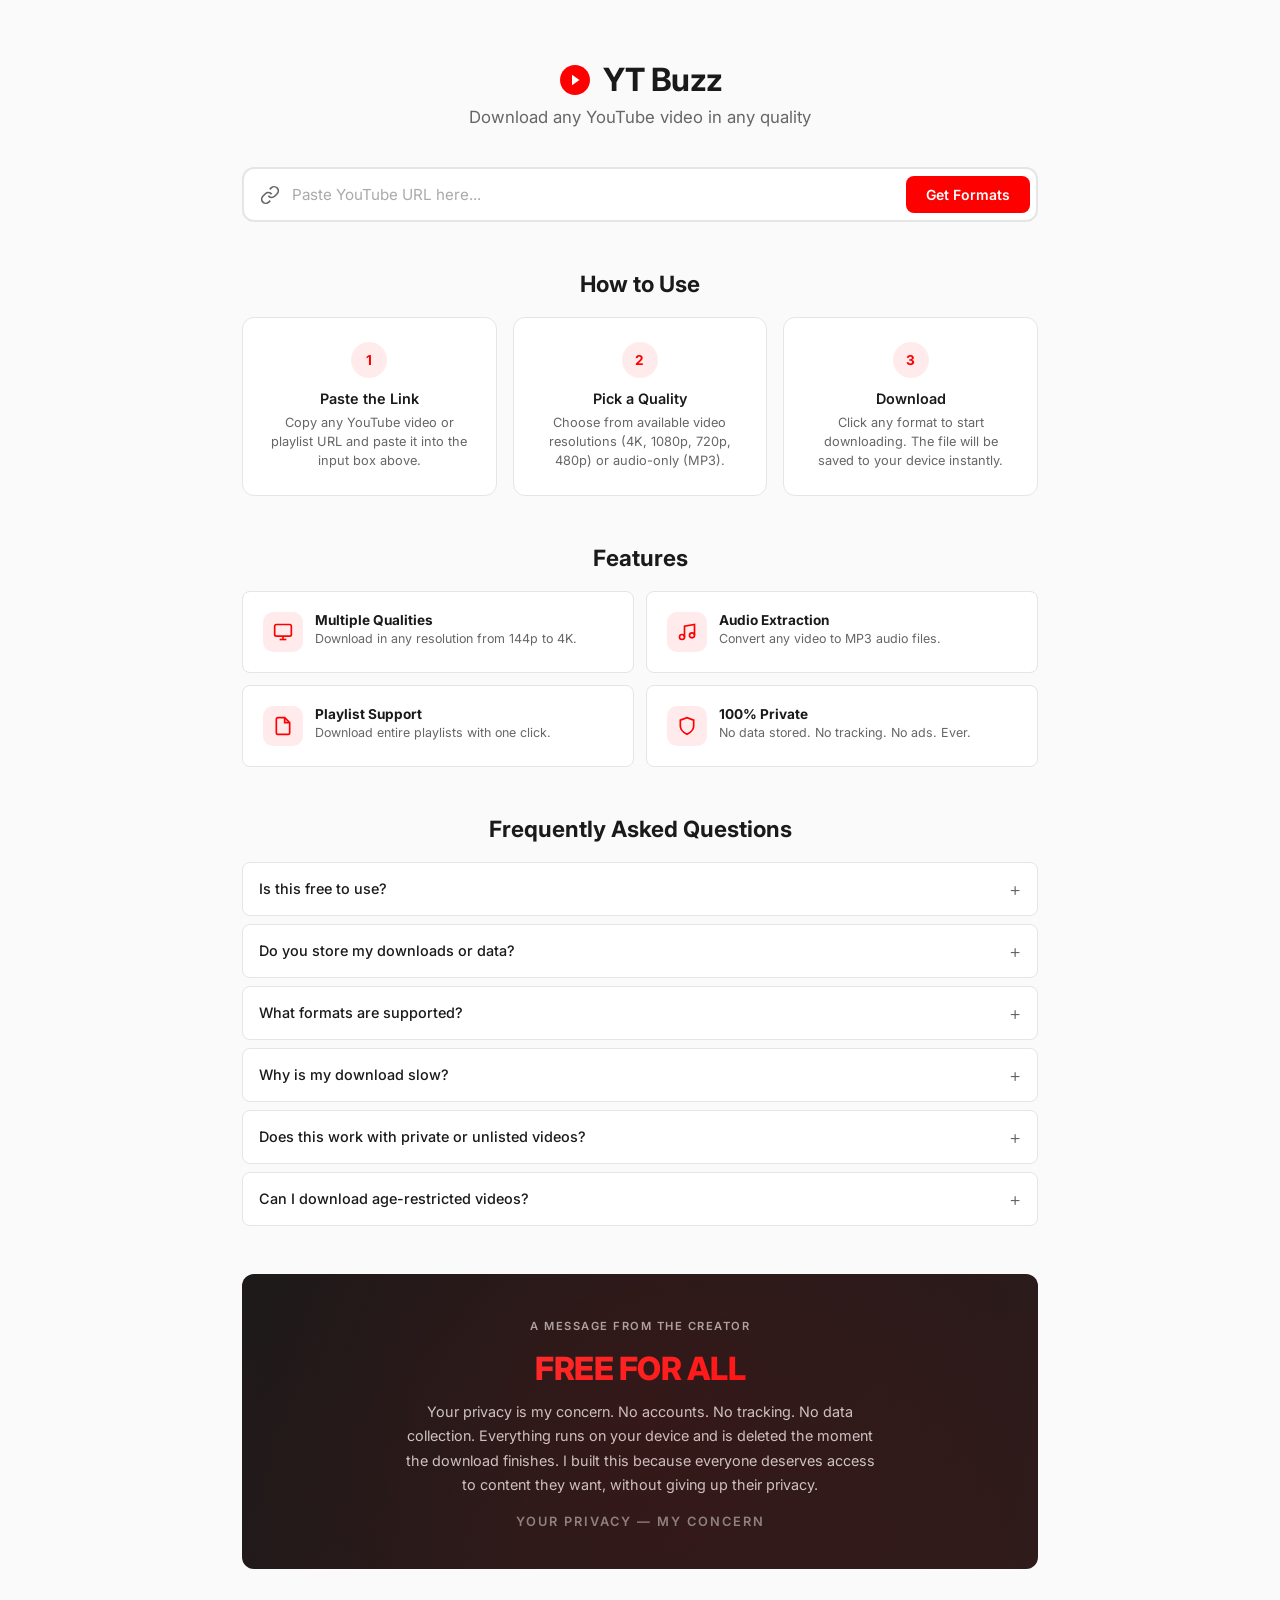
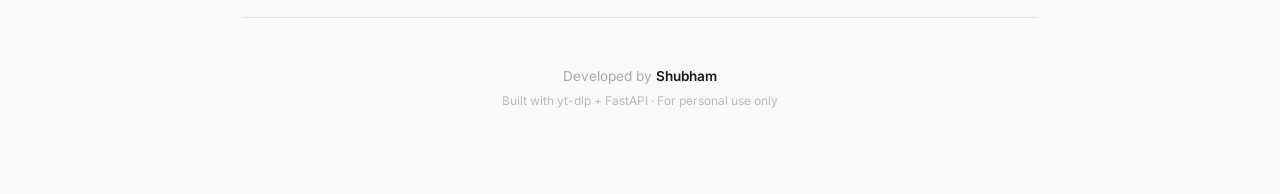
==== static/index.html @ e1b5c33f "Add Open Graph and Twitter Card meta tags with OG image" ====
<!DOCTYPE html>
<html lang="en">
<head>
    <meta charset="UTF-8">
    <meta name="viewport" content="width=device-width, initial-scale=1.0">
    <title>YT Buzz — YouTube Downloader</title>
    <meta name="google-site-verification" content="A9SJKSiygA1znU_rF6ciqkbSzFZ_Tui7QRmWKS1MZZ8" />
    <!-- Open Graph -->
    <meta property="og:type" content="website" />
    <meta property="og:title" content="YT Buzz — YouTube Downloader" />
    <meta property="og:description" content="Download any YouTube video in any quality — 4K, 1080p, 720p, or extract audio as MP3. Fast, free, and private." />
    <meta property="og:image" content="/static/og-image.png" />
    <meta property="og:site_name" content="YT Buzz" />
    <!-- Twitter Card -->
    <meta name="twitter:card" content="summary_large_image" />
    <meta name="twitter:title" content="YT Buzz — YouTube Downloader" />
    <meta name="twitter:description" content="Download any YouTube video in any quality — 4K, 1080p, 720p, or extract audio as MP3. Fast, free, and private." />
    <meta name="twitter:image" content="/static/og-image.png" />
    <link rel="icon" type="image/svg+xml" href="data:image/svg+xml,<svg xmlns='http://www.w3.org/2000/svg' viewBox='0 0 100 100'><rect width='100' height='100' rx='20' fill='%23FF0000'/><polygon points='38,22 78,50 38,78' fill='white'/></svg>">
    <link rel="stylesheet" href="/static/style.css">
    <link rel="preconnect" href="https://fonts.googleapis.com">
    <link rel="preconnect" href="https://fonts.gstatic.com" crossorigin>
    <link href="https://fonts.googleapis.com/css2?family=Inter:wght@400;500;600;700&display=swap" rel="stylesheet">
</head>
<body>
    <div class="container">
        <!-- Header -->
        <header class="header">
            <div class="logo">
                <svg class="logo-icon" viewBox="0 0 24 24" fill="none" xmlns="http://www.w3.org/2000/svg">
                    <path d="M12 2C6.48 2 2 6.48 2 12s4.48 10 10 10 10-4.48 10-10S17.52 2 12 2z" fill="#FF0000"/>
                    <path d="M10 8.5l5 3.5-5 3.5V8.5z" fill="white"/>
                </svg>
                <h1>YT Buzz</h1>
            </div>
            <p class="subtitle">Download any YouTube video in any quality</p>
        </header>

        <!-- URL Input -->
        <div class="input-section">
            <div class="input-wrapper">
                <svg class="input-icon" viewBox="0 0 24 24" fill="none" stroke="currentColor" stroke-width="2">
                    <path d="M10 13a5 5 0 0 0 7.54.54l3-3a5 5 0 0 0-7.07-7.07l-1.72 1.71"/>
                    <path d="M14 11a5 5 0 0 0-7.54-.54l-3 3a5 5 0 0 0 7.07 7.07l1.71-1.71"/>
                </svg>
                <input 
                    type="text" 
                    id="urlInput" 
                    placeholder="Paste YouTube URL here..." 
                    autocomplete="off"
                    spellcheck="false"
                >
                <button id="fetchBtn" class="btn btn-primary">
                    <span class="btn-text">Get Formats</span>
                    <span class="btn-spinner" hidden>
                        <svg viewBox="0 0 24 24" class="spinner"><circle cx="12" cy="12" r="10" stroke="currentColor" stroke-width="3" fill="none" stroke-dasharray="31.4" stroke-dashoffset="10"/></svg>
                    </span>
                </button>
            </div>
        </div>

        <!-- Error Message -->
        <div id="errorMsg" class="error-msg" hidden></div>

        <!-- Skeleton Loading -->
        <div id="skeletonSection" class="skeleton-section" hidden>
            <div class="skeleton-card">
                <div class="skeleton-thumb"></div>
                <div class="skeleton-body">
                    <div class="skeleton-line skeleton-line-long"></div>
                    <div class="skeleton-line skeleton-line-short"></div>
                </div>
            </div>
            <div class="skeleton-formats">
                <div class="skeleton-tabs"></div>
                <div class="skeleton-format-item"><div class="skeleton-badge"></div><div class="skeleton-line skeleton-line-medium"></div></div>
                <div class="skeleton-format-item"><div class="skeleton-badge"></div><div class="skeleton-line skeleton-line-medium"></div></div>
                <div class="skeleton-format-item"><div class="skeleton-badge"></div><div class="skeleton-line skeleton-line-medium"></div></div>
                <div class="skeleton-format-item"><div class="skeleton-badge"></div><div class="skeleton-line skeleton-line-medium"></div></div>
                <div class="skeleton-format-item"><div class="skeleton-badge"></div><div class="skeleton-line skeleton-line-medium"></div></div>
            </div>
        </div>

        <!-- Video Info + Formats -->
        <div id="resultSection" class="result-section" hidden>
            <!-- Video Preview -->
            <div class="video-card">
                <div class="video-thumbnail-wrapper" id="videoPlayerArea">
                    <img id="thumbnail" class="video-thumbnail" src="" alt="Video thumbnail">
                    <span id="duration" class="video-duration"></span>
                    <button id="playBtn" class="play-btn" hidden title="Preview video">
                        <svg viewBox="0 0 24 24" fill="white"><polygon points="8,5 19,12 8,19"/></svg>
                    </button>
                </div>
                <div class="video-info">
                    <h2 id="videoTitle" class="video-title"></h2>
                    <p id="videoMeta" class="video-meta"></p>
                </div>
            </div>

            <!-- Format Picker -->
            <div class="format-section">
                <h3 class="format-heading">Choose Format</h3>
                <div id="formatTabs" class="format-tabs">
                    <button class="tab active" data-tab="video">Video</button>
                    <button class="tab" data-tab="audio">Audio Only</button>
                </div>
                <div id="formatList" class="format-list"></div>
            </div>
        </div>

        <!-- Playlist View -->
        <div id="playlistSection" class="result-section" hidden>
            <div class="playlist-header">
                <div class="playlist-info">
                    <h2 id="playlistTitle" class="playlist-title"></h2>
                    <p id="playlistMeta" class="video-meta"></p>
                </div>
                <div class="playlist-actions">
                    <div class="playlist-quality-pick">
                        <label for="playlistQuality">Quality:</label>
                        <select id="playlistQuality" class="quality-select">
                            <option value="bestvideo">Best Video</option>
                            <option value="720">720p</option>
                            <option value="480">480p</option>
                            <option value="bestaudio">Audio Only (MP3)</option>
                        </select>
                    </div>
                    <button id="downloadAllBtn" class="btn btn-primary">
                        <svg width="16" height="16" viewBox="0 0 24 24" fill="none" stroke="currentColor" stroke-width="2"><path d="M21 15v4a2 2 0 0 1-2 2H5a2 2 0 0 1-2-2v-4"/><polyline points="7 10 12 15 17 10"/><line x1="12" y1="15" x2="12" y2="3"/></svg>
                        Download All
                    </button>
                </div>
            </div>

            <!-- Download Queue Progress -->
            <div id="queueProgress" class="queue-progress" hidden>
                <div class="queue-progress-header">
                    <span id="queueStatus" class="queue-status-text"></span>
                    <span id="queueCount" class="queue-count"></span>
                </div>
                <div class="dl-progress-bar-track">
                    <div id="queueBar" class="dl-progress-bar-fill"></div>
                </div>
            </div>

            <div id="playlistList" class="playlist-list"></div>
        </div>

        <!-- How to Use -->
        <section class="info-section">
            <h2 class="info-heading">How to Use</h2>
            <div class="steps-grid">
                <div class="step-card">
                    <div class="step-number">1</div>
                    <h3>Paste the Link</h3>
                    <p>Copy any YouTube video or playlist URL and paste it into the input box above.</p>
                </div>
                <div class="step-card">
                    <div class="step-number">2</div>
                    <h3>Pick a Quality</h3>
                    <p>Choose from available video resolutions (4K, 1080p, 720p, 480p) or audio-only (MP3).</p>
                </div>
                <div class="step-card">
                    <div class="step-number">3</div>
                    <h3>Download</h3>
                    <p>Click any format to start downloading. The file will be saved to your device instantly.</p>
                </div>
            </div>
        </section>

        <!-- Features -->
        <section class="info-section">
            <h2 class="info-heading">Features</h2>
            <div class="features-grid">
                <div class="feature-item">
                    <div class="feature-icon">
                        <svg width="20" height="20" viewBox="0 0 24 24" fill="none" stroke="currentColor" stroke-width="2"><rect x="2" y="3" width="20" height="14" rx="2"/><line x1="8" y1="21" x2="16" y2="21"/><line x1="12" y1="17" x2="12" y2="21"/></svg>
                    </div>
                    <div>
                        <strong>Multiple Qualities</strong>
                        <p>Download in any resolution from 144p to 4K.</p>
                    </div>
                </div>
                <div class="feature-item">
                    <div class="feature-icon">
                        <svg width="20" height="20" viewBox="0 0 24 24" fill="none" stroke="currentColor" stroke-width="2"><path d="M9 18V5l12-2v13"/><circle cx="6" cy="18" r="3"/><circle cx="18" cy="16" r="3"/></svg>
                    </div>
                    <div>
                        <strong>Audio Extraction</strong>
                        <p>Convert any video to MP3 audio files.</p>
                    </div>
                </div>
                <div class="feature-item">
                    <div class="feature-icon">
                        <svg width="20" height="20" viewBox="0 0 24 24" fill="none" stroke="currentColor" stroke-width="2"><path d="M14 2H6a2 2 0 0 0-2 2v16a2 2 0 0 0 2 2h12a2 2 0 0 0 2-2V8z"/><polyline points="14 2 14 8 20 8"/></svg>
                    </div>
                    <div>
                        <strong>Playlist Support</strong>
                        <p>Download entire playlists with one click.</p>
                    </div>
                </div>
                <div class="feature-item">
                    <div class="feature-icon">
                        <svg width="20" height="20" viewBox="0 0 24 24" fill="none" stroke="currentColor" stroke-width="2"><path d="M12 22s8-4 8-10V5l-8-3-8 3v7c0 6 8 10 8 10z"/></svg>
                    </div>
                    <div>
                        <strong>100% Private</strong>
                        <p>No data stored. No tracking. No ads. Ever.</p>
                    </div>
                </div>
            </div>
        </section>

        <!-- FAQ -->
        <section class="info-section">
            <h2 class="info-heading">Frequently Asked Questions</h2>
            <div class="faq-list">
                <details class="faq-item">
                    <summary>Is this free to use?</summary>
                    <p>Yes, completely free. No sign-up, no subscription, no hidden fees. Just paste a link and download.</p>
                </details>
                <details class="faq-item">
                    <summary>Do you store my downloads or data?</summary>
                    <p>No. All downloads are processed in real-time and files are immediately deleted from the server after transfer. We never store, log, or track your activity.</p>
                </details>
                <details class="faq-item">
                    <summary>What formats are supported?</summary>
                    <p>You can download videos in MP4 (any resolution from 144p to 4K) or extract audio as MP3. Playlist downloads are also supported.</p>
                </details>
                <details class="faq-item">
                    <summary>Why is my download slow?</summary>
                    <p>Download speed depends on your internet connection and the video quality you chose. Higher resolutions (1080p, 4K) are larger files and take longer to process.</p>
                </details>
                <details class="faq-item">
                    <summary>Does this work with private or unlisted videos?</summary>
                    <p>No, only publicly available YouTube videos and playlists can be downloaded.</p>
                </details>
                <details class="faq-item">
                    <summary>Can I download age-restricted videos?</summary>
                    <p>No, this tool only works with publicly accessible content.</p>
                </details>
            </div>
        </section>

        <!-- Message -->
        <section class="message-section">
            <div class="message-card">
                <div class="message-badge">A Message From The Creator</div>
                <h2 class="message-heading">FREE FOR ALL</h2>
                <p class="message-text">Your privacy is my concern. No accounts. No tracking. No data collection. Everything runs on your device and is deleted the moment the download finishes. I built this because everyone deserves access to content they want, without giving up their privacy.</p>
                <div class="message-tagline">YOUR PRIVACY &mdash; MY CONCERN</div>
            </div>
        </section>

        <!-- Footer -->
        <footer class="footer">
            <p>Developed by <strong>Shubham</strong></p>
            <p class="footer-sub">Built with yt-dlp + FastAPI &middot; For personal use only</p>
        </footer>
    </div>

    <!-- Toast Container -->
    <div id="toastContainer" class="toast-container"></div>

    <script src="/static/script.js"></script>
</body>
</html>
---- static/style.css ----
/* ===== Reset & Base ===== */
*,
*::before,
*::after {
    margin: 0;
    padding: 0;
    box-sizing: border-box;
}

:root {
    --bg: #fafafa;
    --surface: #ffffff;
    --surface-hover: #f5f5f5;
    --border: #e5e5e5;
    --text: #1a1a1a;
    --text-secondary: #666666;
    --primary: #FF0000;
    --primary-hover: #CC0000;
    --primary-light: rgba(255, 0, 0, 0.08);
    --radius: 12px;
    --radius-sm: 8px;
    --shadow-sm: 0 1px 3px rgba(0,0,0,0.06);
    --shadow-md: 0 4px 12px rgba(0,0,0,0.08);
    --shadow-lg: 0 8px 30px rgba(0,0,0,0.1);
    --transition: 0.2s ease;
}

html {
    font-size: 16px;
    -webkit-font-smoothing: antialiased;
}

body {
    font-family: 'Inter', -apple-system, BlinkMacSystemFont, 'Segoe UI', sans-serif;
    background: var(--bg);
    color: var(--text);
    min-height: 100vh;
}

/* ===== Layout ===== */
.container {
    max-width: 640px;
    margin: 0 auto;
    padding: 40px 20px;
}

/* ===== Header ===== */
.header {
    text-align: center;
    margin-bottom: 40px;
}

.logo {
    display: flex;
    align-items: center;
    justify-content: center;
    gap: 10px;
    margin-bottom: 8px;
}

.logo-icon {
    width: 36px;
    height: 36px;
}

.logo h1 {
    font-size: 1.75rem;
    font-weight: 700;
    letter-spacing: -0.5px;
}

.subtitle {
    color: var(--text-secondary);
    font-size: 0.95rem;
}

/* ===== Input ===== */
.input-section {
    margin-bottom: 24px;
}

.input-wrapper {
    display: flex;
    align-items: center;
    background: var(--surface);
    border: 2px solid var(--border);
    border-radius: var(--radius);
    padding: 6px 6px 6px 16px;
    transition: border-color var(--transition), box-shadow var(--transition);
}

.input-wrapper:focus-within {
    border-color: var(--primary);
    box-shadow: 0 0 0 3px var(--primary-light);
}

.input-icon {
    width: 20px;
    height: 20px;
    color: var(--text-secondary);
    flex-shrink: 0;
}

#urlInput {
    flex: 1;
    border: none;
    outline: none;
    font-size: 0.95rem;
    font-family: inherit;
    padding: 10px 12px;
    background: transparent;
    color: var(--text);
    min-width: 0;
}

#urlInput::placeholder {
    color: #aaa;
}

/* ===== Buttons ===== */
.btn {
    display: inline-flex;
    align-items: center;
    justify-content: center;
    gap: 6px;
    border: none;
    border-radius: var(--radius-sm);
    font-family: inherit;
    font-size: 0.875rem;
    font-weight: 600;
    cursor: pointer;
    transition: all var(--transition);
    white-space: nowrap;
}

.btn-primary {
    background: var(--primary);
    color: white;
    padding: 10px 20px;
}

.btn-primary:hover:not(:disabled) {
    background: var(--primary-hover);
    transform: translateY(-1px);
    box-shadow: var(--shadow-md);
}

.btn-primary:disabled {
    opacity: 0.7;
    cursor: not-allowed;
}

.btn-text {
    display: inline;
}

.spinner {
    width: 18px;
    height: 18px;
    animation: spin 0.8s linear infinite;
}

@keyframes spin {
    to { transform: rotate(360deg); }
}

/* ===== Error ===== */
.error-msg {
    background: #FEF2F2;
    color: #DC2626;
    border: 1px solid #FECACA;
    border-radius: var(--radius-sm);
    padding: 12px 16px;
    font-size: 0.875rem;
    margin-bottom: 20px;
    animation: fadeIn 0.3s ease;
}

/* ===== Skeleton Loading ===== */
.skeleton-section {
    animation: fadeIn 0.3s ease;
}

.skeleton-card {
    background: var(--surface);
    border: 1px solid var(--border);
    border-radius: var(--radius);
    overflow: hidden;
    margin-bottom: 24px;
    box-shadow: var(--shadow-sm);
}

.skeleton-thumb {
    width: 100%;
    aspect-ratio: 16/9;
    background: var(--surface-hover);
    position: relative;
    overflow: hidden;
}

.skeleton-thumb::after,
.skeleton-body::after,
.skeleton-tabs::after,
.skeleton-format-item::after,
.skeleton-badge::after,
.skeleton-line::after {
    content: "";
    position: absolute;
    top: 0;
    left: 0;
    right: 0;
    bottom: 0;
    background: linear-gradient(90deg, transparent 0%, rgba(255,255,255,0.4) 50%, transparent 100%);
    animation: shimmer 1.5s infinite;
}

@keyframes shimmer {
    0% { transform: translateX(-100%); }
    100% { transform: translateX(100%); }
}

.skeleton-body {
    padding: 16px;
    position: relative;
}

.skeleton-formats {
    display: flex;
    flex-direction: column;
    gap: 8px;
}

.skeleton-tabs {
    height: 40px;
    background: var(--surface-hover);
    border-radius: var(--radius-sm);
    margin-bottom: 8px;
    position: relative;
    overflow: hidden;
}

.skeleton-format-item {
    display: flex;
    align-items: center;
    gap: 12px;
    padding: 14px 16px;
    background: var(--surface);
    border: 1px solid var(--border);
    border-radius: var(--radius-sm);
    position: relative;
    overflow: hidden;
}

.skeleton-badge {
    width: 48px;
    height: 24px;
    background: var(--surface-hover);
    border-radius: 4px;
    flex-shrink: 0;
    position: relative;
    overflow: hidden;
}

.skeleton-line {
    height: 14px;
    background: var(--surface-hover);
    border-radius: 4px;
    position: relative;
    overflow: hidden;
}

.skeleton-line-long {
    width: 80%;
    margin-bottom: 10px;
}

.skeleton-line-short {
    width: 50%;
}

.skeleton-line-medium {
    width: 65%;
    height: 12px;
}

/* ===== Video Card ===== */
.result-section {
    animation: fadeIn 0.4s ease;
}

@keyframes fadeIn {
    from { opacity: 0; transform: translateY(8px); }
    to { opacity: 1; transform: translateY(0); }
}

.video-card {
    background: var(--surface);
    border: 1px solid var(--border);
    border-radius: var(--radius);
    overflow: hidden;
    margin-bottom: 24px;
    box-shadow: var(--shadow-sm);
}

.video-thumbnail-wrapper {
    position: relative;
    width: 100%;
    aspect-ratio: 16/9;
    background: #111;
}

.video-thumbnail {
    width: 100%;
    height: 100%;
    object-fit: cover;
}

.video-duration {
    position: absolute;
    bottom: 8px;
    right: 8px;
    background: rgba(0,0,0,0.8);
    color: white;
    font-size: 0.75rem;
    font-weight: 600;
    padding: 2px 6px;
    border-radius: 4px;
}

.play-btn {
    position: absolute;
    top: 50%;
    left: 50%;
    transform: translate(-50%, -50%);
    width: 56px;
    height: 56px;
    background: rgba(255, 0, 0, 0.85);
    border: none;
    border-radius: 50%;
    cursor: pointer;
    display: flex;
    align-items: center;
    justify-content: center;
    box-shadow: 0 4px 20px rgba(0,0,0,0.3);
    transition: all 0.2s ease;
    z-index: 2;
}

.play-btn svg {
    width: 24px;
    height: 24px;
    margin-left: 3px;
}

.play-btn:hover {
    transform: translate(-50%, -50%) scale(1.1);
    background: var(--primary-hover);
    box-shadow: 0 6px 24px rgba(255,0,0,0.4);
}

.video-thumbnail-wrapper:hover .play-btn {
    opacity: 1;
}

.video-embed {
    position: absolute;
    top: 0;
    left: 0;
    width: 100%;
    height: 100%;
}

.video-embed iframe {
    width: 100%;
    height: 100%;
    border: none;
}

.video-close-btn {
    position: absolute;
    top: 8px;
    right: 8px;
    width: 32px;
    height: 32px;
    background: rgba(0,0,0,0.7);
    border: none;
    border-radius: 50%;
    cursor: pointer;
    display: flex;
    align-items: center;
    justify-content: center;
    z-index: 3;
    transition: background var(--transition);
}

.video-close-btn:hover {
    background: rgba(255,0,0,0.8);
}

.video-close-btn svg {
    width: 14px;
    height: 14px;
    stroke: white;
    stroke-width: 2.5;
}

.video-info {
    padding: 16px;
}

.video-title {
    font-size: 1rem;
    font-weight: 600;
    line-height: 1.4;
    margin-bottom: 6px;
    display: -webkit-box;
    -webkit-line-clamp: 2;
    -webkit-box-orient: vertical;
    overflow: hidden;
}

.video-meta {
    font-size: 0.8rem;
    color: var(--text-secondary);
}

/* ===== Format Section ===== */
.format-section {
    margin-bottom: 24px;
}

.format-heading {
    font-size: 1rem;
    font-weight: 600;
    margin-bottom: 12px;
}

.format-tabs {
    display: flex;
    gap: 4px;
    background: var(--surface-hover);
    border-radius: var(--radius-sm);
    padding: 4px;
    margin-bottom: 16px;
}

.tab {
    flex: 1;
    padding: 8px 16px;
    border: none;
    border-radius: 6px;
    font-family: inherit;
    font-size: 0.85rem;
    font-weight: 500;
    cursor: pointer;
    background: transparent;
    color: var(--text-secondary);
    transition: all var(--transition);
}

.tab.active {
    background: var(--surface);
    color: var(--text);
    box-shadow: var(--shadow-sm);
}

.tab:hover:not(.active) {
    color: var(--text);
}

/* ===== Format List ===== */
.format-list {
    display: flex;
    flex-direction: column;
    gap: 8px;
}

.format-item {
    display: flex;
    align-items: center;
    justify-content: space-between;
    background: var(--surface);
    border: 1px solid var(--border);
    border-radius: var(--radius-sm);
    padding: 12px 16px;
    cursor: pointer;
    transition: all var(--transition);
}

.format-item:hover {
    border-color: var(--primary);
    background: var(--primary-light);
    transform: translateY(-1px);
    box-shadow: var(--shadow-sm);
}

.format-left {
    display: flex;
    align-items: center;
    gap: 12px;
}

.format-badge {
    font-size: 0.7rem;
    font-weight: 600;
    text-transform: uppercase;
    letter-spacing: 0.5px;
    padding: 3px 8px;
    border-radius: 4px;
    background: var(--primary-light);
    color: var(--primary);
}

.format-badge.audio-badge {
    background: #EEF2FF;
    color: #6366F1;
}

.format-label {
    font-size: 0.9rem;
    font-weight: 500;
}

.format-size {
    font-size: 0.8rem;
    color: var(--text-secondary);
}

.format-ext {
    font-size: 0.75rem;
    color: var(--text-secondary);
    font-weight: 500;
    text-transform: uppercase;
}

/* ===== Download Button inside Format Item ===== */
.format-item .dl-icon {
    width: 20px;
    height: 20px;
    color: var(--text-secondary);
    transition: color var(--transition);
    flex-shrink: 0;
}.format-item:hover .dl-icon {
    color: var(--primary);
}

/* ===== Download Overlay ===== */
.dl-overlay {
    position: fixed;
    bottom: 24px;
    left: 50%;
    transform: translateX(-50%);
    background: #1a1a1a;
    color: white;
    border-radius: var(--radius);
    padding: 18px 24px;
    z-index: 1000;
    min-width: 380px;
    max-width: 500px;
    box-shadow: 0 12px 40px rgba(0,0,0,0.35);
    animation: slideUp 0.3s ease;
    transition: opacity 0.3s ease, transform 0.3s ease;
}

.dl-overlay-inner {
    display: flex;
    align-items: center;
    gap: 16px;
}

.dl-overlay-left {
    flex-shrink: 0;
    display: flex;
    align-items: center;
    justify-content: center;
}

.dl-spinner {
    width: 36px;
    height: 36px;
    display: flex;
    align-items: center;
    justify-content: center;
}

.dl-spinner-ring {
    width: 28px;
    height: 28px;
    border: 3px solid #333;
    border-top-color: var(--primary);
    border-radius: 50%;
    animation: spin 0.8s linear infinite;
}

.dl-spinner-active .dl-spinner-ring {
    border-top-color: #22C55E;
}

.dl-overlay-right {
    flex: 1;
    min-width: 0;
}

.dl-filename {
    font-size: 0.85rem;
    font-weight: 600;
    white-space: nowrap;
    overflow: hidden;
    text-overflow: ellipsis;
    margin-bottom: 4px;
}

.dl-ext {
    color: #888;
    font-weight: 400;
}

.dl-status {
    font-size: 0.75rem;
    color: #aaa;
    margin-bottom: 6px;
}

.dl-progress-track {
    width: 100%;
    height: 4px;
    background: #333;
    border-radius: 2px;
    overflow: hidden;
    margin-bottom: 6px;
}

.dl-progress-fill {
    height: 100%;
    background: var(--primary);
    border-radius: 2px;
    width: 0%;
    transition: width 0.3s ease;
}

.dl-overlay-success .dl-progress-fill {
    background: #22C55E;
}

.dl-stats {
    display: flex;
    justify-content: space-between;
    font-size: 0.7rem;
    color: #888;
}

.dl-close-btn {
    background: none;
    border: none;
    color: #666;
    cursor: pointer;
    padding: 4px;
    border-radius: 4px;
    display: flex;
    align-items: center;
    justify-content: center;
    flex-shrink: 0;
    transition: all var(--transition);
}

.dl-close-btn:hover {
    color: white;
    background: rgba(255,255,255,0.1);
}

.dl-close-btn svg {
    width: 14px;
    height: 14px;
}

@keyframes slideUp {
    from { opacity: 0; transform: translateX(-50%) translateY(16px); }
    to { opacity: 1; transform: translateX(-50%) translateY(0); }
}

/* ===== Toast ===== */
.toast-container {
    position: fixed;
    bottom: 24px;
    right: 24px;
    display: flex;
    flex-direction: column-reverse;
    gap: 8px;
    z-index: 1001;
    pointer-events: none;
}

.toast {
    background: var(--text);
    color: white;
    padding: 12px 16px;
    border-radius: var(--radius-sm);
    font-size: 0.85rem;
    box-shadow: 0 4px 20px rgba(0,0,0,0.2);
    animation: toastIn 0.3s ease;
    pointer-events: auto;
    max-width: 320px;
}

.toast.success {
    border-left: 4px solid #22C55E;
}

.toast.info {
    border-left: 4px solid #3B82F6;
}

.toast.error {
    border-left: 4px solid #DC2626;
}

@keyframes toastIn {
    from { opacity: 0; transform: translateX(16px); }
    to { opacity: 1; transform: translateX(0); }
}

@keyframes toastOut {
    from { opacity: 1; transform: translateX(0); }
    to { opacity: 0; transform: translateX(16px); }
}

/* ===== Playlist Section ===== */
.playlist-header {
    display: flex;
    justify-content: space-between;
    align-items: flex-start;
    gap: 16px;
    margin-bottom: 16px;
    padding: 16px;
    background: var(--surface);
    border: 1px solid var(--border);
    border-radius: var(--radius);
    box-shadow: var(--shadow-sm);
}

.playlist-info {
    flex: 1;
    min-width: 0;
}

.playlist-title {
    font-size: 1.1rem;
    font-weight: 700;
    margin-bottom: 4px;
    display: -webkit-box;
    -webkit-line-clamp: 2;
    -webkit-box-orient: vertical;
    overflow: hidden;
}

.playlist-actions {
    display: flex;
    flex-direction: column;
    gap: 8px;
    flex-shrink: 0;
}

.playlist-quality-pick {
    display: flex;
    align-items: center;
    gap: 8px;
    font-size: 0.8rem;
    color: var(--text-secondary);
}

.quality-select {
    padding: 6px 10px;
    border: 1px solid var(--border);
    border-radius: 6px;
    font-family: inherit;
    font-size: 0.8rem;
    background: var(--surface);
    color: var(--text);
    cursor: pointer;
}

/* Queue Progress */
.queue-progress {
    background: var(--text);
    color: white;
    border-radius: var(--radius-sm);
    padding: 14px 16px;
    margin-bottom: 12px;
    animation: fadeIn 0.3s ease;
}

.queue-progress-header {
    display: flex;
    justify-content: space-between;
    align-items: center;
    margin-bottom: 8px;
}

.queue-status-text {
    font-size: 0.85rem;
    font-weight: 500;
}

.queue-count {
    font-size: 0.75rem;
    color: #aaa;
}

/* Playlist Video List */
.playlist-list {
    display: flex;
    flex-direction: column;
    gap: 6px;
}

.playlist-item {
    display: flex;
    align-items: center;
    gap: 12px;
    padding: 10px 14px;
    background: var(--surface);
    border: 1px solid var(--border);
    border-radius: var(--radius-sm);
    transition: all var(--transition);
}

.playlist-item:hover {
    border-color: var(--primary);
    background: var(--primary-light);
}

.playlist-item.downloading {
    opacity: 0.6;
    pointer-events: none;
}

.playlist-item.done {
    opacity: 0.7;
    border-color: #22C55E;
    background: #F0FDF4;
}

.playlist-item.error {
    opacity: 0.7;
    border-color: #DC2626;
    background: #FEF2F2;
}

.playlist-thumb {
    width: 64px;
    height: 36px;
    border-radius: 4px;
    object-fit: cover;
    flex-shrink: 0;
    background: #111;
}

.playlist-item-info {
    flex: 1;
    min-width: 0;
}

.playlist-item-title {
    font-size: 0.85rem;
    font-weight: 500;
    white-space: nowrap;
    overflow: hidden;
    text-overflow: ellipsis;
}

.playlist-item-dur {
    font-size: 0.75rem;
    color: var(--text-secondary);
}

.playlist-item-status {
    font-size: 0.75rem;
    font-weight: 500;
    flex-shrink: 0;
    min-width: 80px;
    text-align: right;
}

.playlist-item-status.waiting {
    color: var(--text-secondary);
}

.playlist-item-status.active {
    color: var(--primary);
}

.playlist-item-status.done {
    color: #22C55E;
}

.playlist-item-status.error {
    color: #DC2626;
}

.playlist-item .mini-spinner {
    width: 14px;
    height: 14px;
    animation: spin 0.8s linear infinite;
    display: inline-block;
    vertical-align: middle;
    margin-right: 4px;
}

/* ===== Info Sections ===== */
.info-section {
    margin-top: 48px;
    animation: fadeIn 0.4s ease;
}

.info-heading {
    font-size: 1.2rem;
    font-weight: 700;
    margin-bottom: 20px;
    text-align: center;
}

/* Steps Grid */
.steps-grid {
    display: grid;
    grid-template-columns: repeat(3, 1fr);
    gap: 16px;
    margin-bottom: 12px;
}

.step-card {
    text-align: center;
    padding: 20px 16px;
    background: var(--surface);
    border: 1px solid var(--border);
    border-radius: var(--radius);
    transition: all var(--transition);
}

.step-card:hover {
    border-color: var(--primary);
    box-shadow: var(--shadow-md);
    transform: translateY(-2px);
}

.step-number {
    width: 36px;
    height: 36px;
    background: var(--primary-light);
    color: var(--primary);
    border-radius: 50%;
    display: inline-flex;
    align-items: center;
    justify-content: center;
    font-size: 0.85rem;
    font-weight: 700;
    margin-bottom: 12px;
}

.step-card h3 {
    font-size: 0.9rem;
    font-weight: 600;
    margin-bottom: 6px;
}

.step-card p {
    font-size: 0.8rem;
    color: var(--text-secondary);
    line-height: 1.5;
}

/* Features Grid */
.features-grid {
    display: grid;
    grid-template-columns: 1fr 1fr;
    gap: 12px;
}

.feature-item {
    display: flex;
    align-items: flex-start;
    gap: 12px;
    padding: 16px;
    background: var(--surface);
    border: 1px solid var(--border);
    border-radius: var(--radius-sm);
    transition: all var(--transition);
}

.feature-item:hover {
    border-color: var(--primary);
    background: var(--primary-light);
}

.feature-icon {
    width: 40px;
    height: 40px;
    background: var(--primary-light);
    color: var(--primary);
    border-radius: 10px;
    display: flex;
    align-items: center;
    justify-content: center;
    flex-shrink: 0;
}

.feature-item strong {
    font-size: 0.85rem;
    display: block;
    margin-bottom: 2px;
}

.feature-item p {
    font-size: 0.78rem;
    color: var(--text-secondary);
    line-height: 1.4;
}

/* FAQ */
.faq-list {
    display: flex;
    flex-direction: column;
    gap: 8px;
}

.faq-item {
    background: var(--surface);
    border: 1px solid var(--border);
    border-radius: var(--radius-sm);
    overflow: hidden;
    transition: border-color var(--transition);
}

.faq-item[open] {
    border-color: var(--primary);
}

.faq-item summary {
    padding: 14px 16px;
    font-size: 0.9rem;
    font-weight: 500;
    cursor: pointer;
    list-style: none;
    display: flex;
    align-items: center;
    justify-content: space-between;
    transition: color var(--transition);
}

.faq-item summary::-webkit-details-marker {
    display: none;
}

.faq-item summary::after {
    content: "+";
    font-size: 1.2rem;
    font-weight: 300;
    color: var(--text-secondary);
    transition: transform var(--transition);
}

.faq-item[open] summary::after {
    transform: rotate(45deg);
}

.faq-item summary:hover {
    color: var(--primary);
}

.faq-item p {
    padding: 0 16px 14px;
    font-size: 0.85rem;
    color: var(--text-secondary);
    line-height: 1.6;
}

/* Message Section */
.message-section {
    margin-top: 48px;
    margin-bottom: 24px;
}

.message-card {
    background: linear-gradient(135deg, #1a1a1a 0%, #2d1b1b 100%);
    color: white;
    border-radius: var(--radius);
    padding: 32px 28px;
    text-align: center;
    position: relative;
    overflow: hidden;
}

.message-card::before {
    content: "";
    position: absolute;
    top: -50%;
    left: -50%;
    width: 200%;
    height: 200%;
    background: radial-gradient(circle, rgba(255,0,0,0.08) 0%, transparent 60%);
    pointer-events: none;
}

.message-badge {
    display: inline-block;
    font-size: 0.7rem;
    font-weight: 600;
    text-transform: uppercase;
    letter-spacing: 1.5px;
    color: #aaa;
    margin-bottom: 16px;
}

.message-heading {
    font-size: 1.8rem;
    font-weight: 800;
    letter-spacing: -0.5px;
    margin-bottom: 12px;
    background: linear-gradient(135deg, #FF4444, #FF0000);
    -webkit-background-clip: text;
    -webkit-text-fill-color: transparent;
    background-clip: text;
}

.message-text {
    font-size: 0.9rem;
    color: #ccc;
    line-height: 1.7;
    max-width: 480px;
    margin: 0 auto 16px;
}

.message-tagline {
    font-size: 0.8rem;
    font-weight: 600;
    letter-spacing: 2px;
    color: #888;
    text-transform: uppercase;
}

/* ===== Footer ===== */
.footer {
    text-align: center;
    padding: 48px 0 24px;
    color: #aaa;
    font-size: 0.85rem;
    line-height: 1.6;
    border-top: 1px solid var(--border);
    margin-top: 48px;
}

.footer strong {
    color: var(--text);
    font-weight: 600;
}

.footer-sub {
    font-size: 0.75rem;
    color: #bbb;
    margin-top: 4px;
}

/* ===== Tablet & Up (481px+) ===== */
@media (min-width: 481px) {
    .container {
        max-width: 720px;
    }
}

/* ===== Desktop (768px+) ===== */
@media (min-width: 768px) {
    .container {
        max-width: 800px;
        padding: 60px 32px;
    }

    .logo h1 {
        font-size: 2rem;
    }

    .subtitle {
        font-size: 1.05rem;
    }

    .video-info {
        padding: 20px;
    }

    .video-title {
        font-size: 1.1rem;
    }

    .format-item {
        padding: 14px 20px;
    }

    .info-heading {
        font-size: 1.4rem;
    }

    .step-card {
        padding: 24px 20px;
    }

    .feature-item {
        padding: 20px;
    }

    .message-card {
        padding: 40px 32px;
    }

    .message-heading {
        font-size: 2rem;
    }
}

/* ===== Large Desktop (1024px+) ===== */
@media (min-width: 1024px) {
    .container {
        max-width: 860px;
    }
}

/* ===== Mobile (480px and below) ===== */
@media (max-width: 480px) {
    .container {
        padding: 20px 16px;
    }

    .header {
        margin-bottom: 28px;
    }

    .logo-icon {
        width: 30px;
        height: 30px;
    }

    .logo h1 {
        font-size: 1.5rem;
    }

    .subtitle {
        font-size: 0.85rem;
    }

    /* Input stacked */
    .input-wrapper {
        flex-direction: column;
        padding: 12px;
        gap: 8px;
        border-radius: var(--radius);
    }

    .input-icon {
        display: none;
    }

    #urlInput {
        width: 100%;
        text-align: center;
        padding: 12px;
    }

    #urlInput::placeholder {
        font-size: 0.85rem;
    }

    .btn-primary {
        width: 100%;
        padding: 12px 20px;
        font-size: 0.9rem;
    }

    /* Video card */
    .video-info {
        padding: 12px;
    }

    .video-title {
        font-size: 0.9rem;
        -webkit-line-clamp: 2;
    }

    .video-meta {
        font-size: 0.75rem;
    }

    .play-btn {
        width: 48px;
        height: 48px;
    }

    .play-btn svg {
        width: 20px;
        height: 20px;
    }

    /* Format items */
    .format-item {
        padding: 10px 12px;
        gap: 8px;
    }

    .format-badge {
        font-size: 0.6rem;
        padding: 2px 6px;
    }

    .format-label {
        font-size: 0.8rem;
    }

    .format-size {
        font-size: 0.7rem;
    }

    .dl-icon {
        width: 16px !important;
        height: 16px !important;
    }

    /* Playlist */
    .playlist-header {
        flex-direction: column;
        padding: 12px;
        gap: 12px;
    }

    .playlist-actions {
        width: 100%;
        flex-direction: row;
        align-items: center;
        justify-content: space-between;
    }

    .playlist-actions .btn-primary {
        width: auto;
        flex: 1;
    }

    .playlist-thumb {
        width: 52px;
        height: 30px;
    }

    .playlist-item {
        padding: 8px 10px;
        gap: 8px;
    }

    .playlist-item-title {
        font-size: 0.78rem;
    }

    .playlist-item-status {
        min-width: 55px;
        font-size: 0.65rem;
    }

    /* Info sections */
    .info-heading {
        font-size: 1.1rem;
        margin-bottom: 16px;
    }

    .steps-grid {
        grid-template-columns: 1fr;
        gap: 10px;
    }

    .step-card {
        padding: 16px;
        text-align: left;
        display: flex;
        align-items: center;
        gap: 14px;
    }

    .step-number {
        margin-bottom: 0;
        flex-shrink: 0;
    }

    .step-card h3 {
        margin-bottom: 2px;
        font-size: 0.85rem;
    }

    .features-grid {
        grid-template-columns: 1fr;
        gap: 8px;
    }

    .feature-item {
        padding: 14px;
        gap: 10px;
    }

    .feature-icon {
        width: 36px;
        height: 36px;
        border-radius: 8px;
    }

    .faq-item summary {
        padding: 12px 14px;
        font-size: 0.85rem;
    }

    .faq-item p {
        padding: 0 14px 12px;
        font-size: 0.8rem;
    }

    /* Message */
    .message-section {
        margin-top: 36px;
        margin-bottom: 16px;
    }

    .message-card {
        padding: 24px 16px;
        border-radius: var(--radius-sm);
    }

    .message-heading {
        font-size: 1.4rem;
    }

    .message-text {
        font-size: 0.82rem;
        line-height: 1.6;
    }

    .message-tagline {
        font-size: 0.7rem;
        letter-spacing: 1.5px;
    }

    /* Download overlay mobile */
    .dl-overlay {
        left: 16px;
        right: 16px;
        transform: none;
        min-width: 0;
        max-width: none;
        width: auto;
        bottom: 16px;
        padding: 14px 16px;
    }

    @keyframes slideUp {
        from { opacity: 0; transform: translateY(16px); }
        to { opacity: 1; transform: translateY(0); }
    }

    /* Toast mobile */
    .toast-container {
        bottom: 16px;
        right: 16px;
        left: 16px;
    }

    .toast {
        max-width: 100%;
    }

    /* Footer mobile */
    .footer {
        padding: 32px 0 16px;
        margin-top: 32px;
        font-size: 0.8rem;
    }

    .footer-sub {
        font-size: 0.7rem;
    }
}
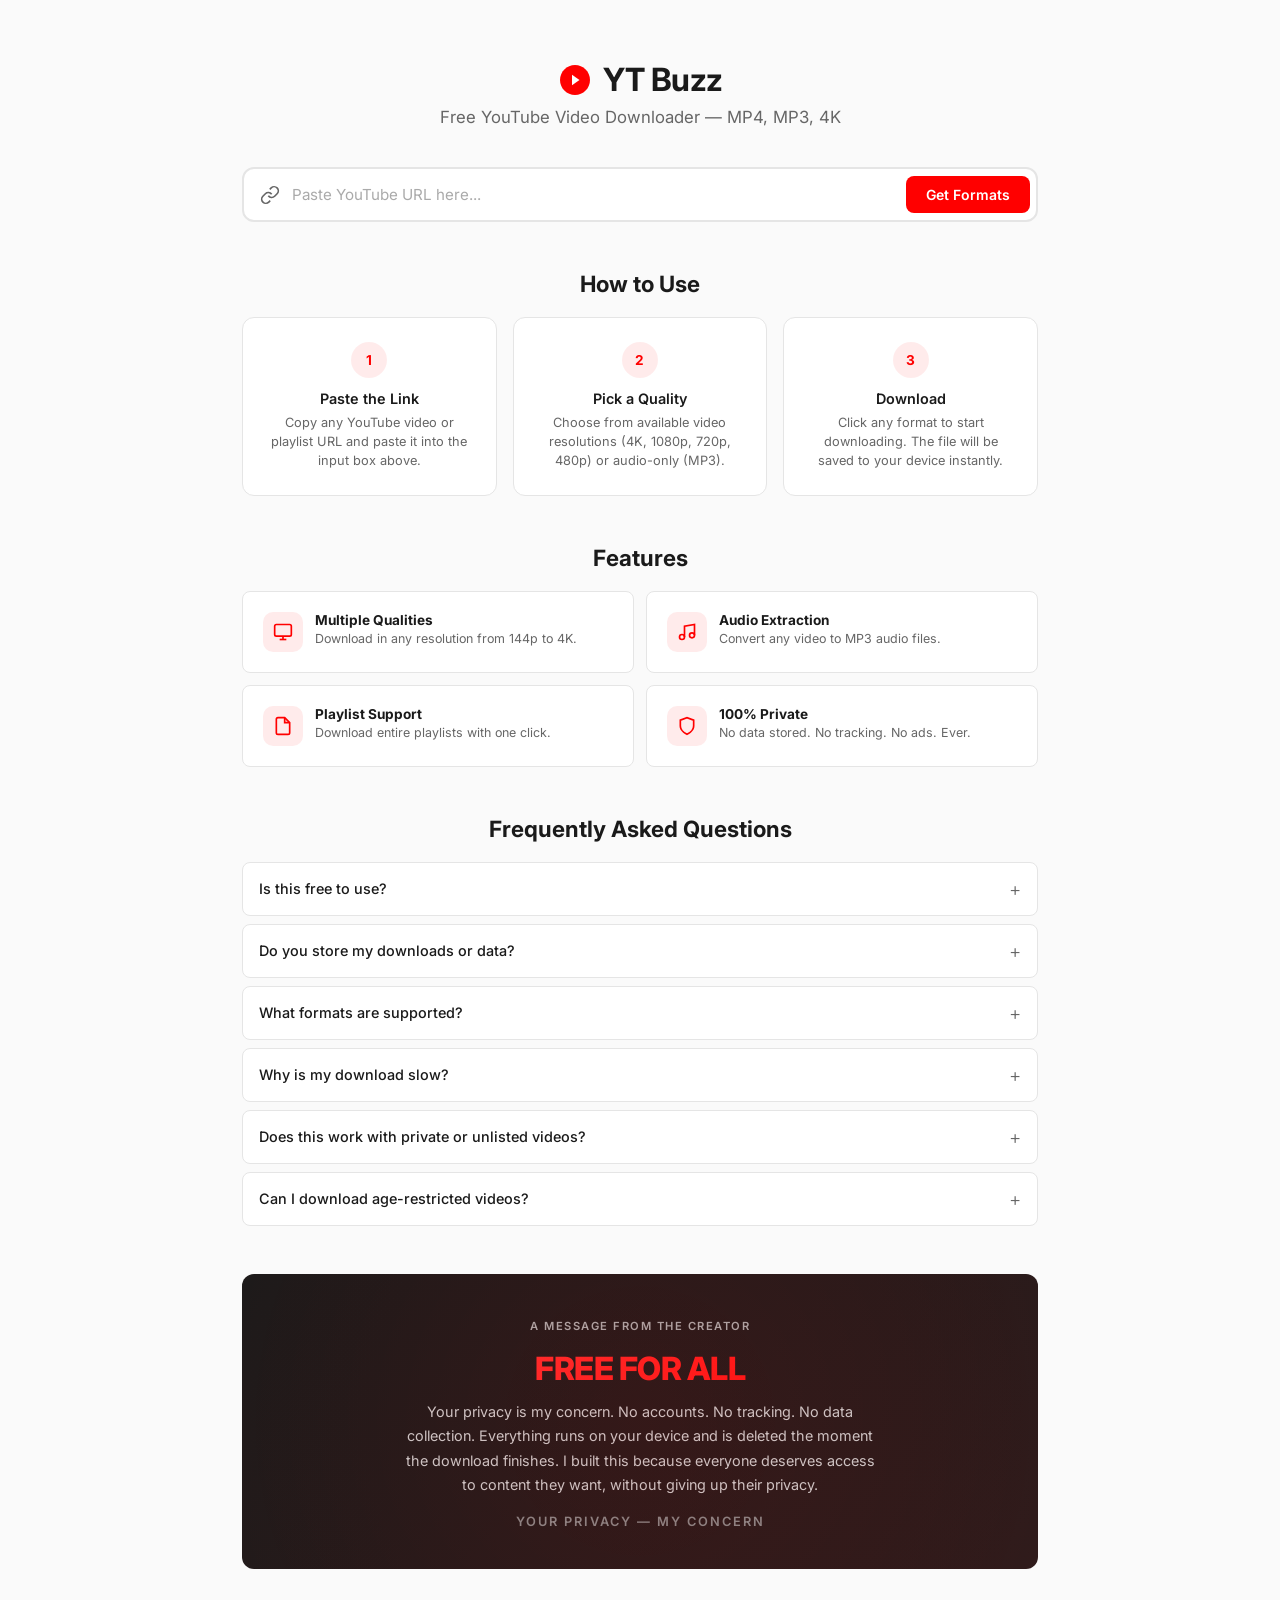
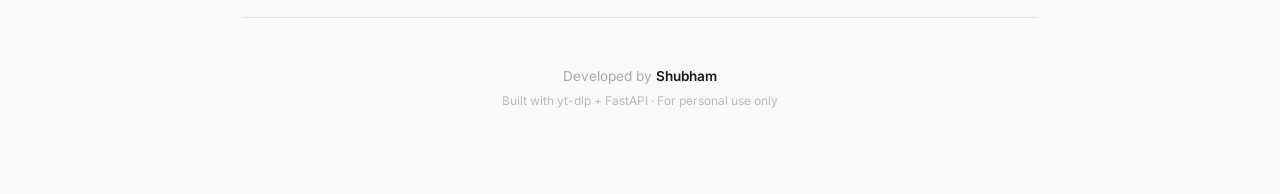
==== commit bb2ae4e2: "Comprehensive SEO overhaul: optimize meta tags, structured data, sitemap, robots.txt" ====
--- a/static/index.html
+++ b/static/index.html
@@ -3,24 +3,76 @@
 <head>
     <meta charset="UTF-8">
     <meta name="viewport" content="width=device-width, initial-scale=1.0">
-    <title>YT Buzz — YouTube Downloader</title>
+    <title>YT Video Downloader — Download YouTube Videos in MP4, MP3, 4K | YT Buzz</title>
+    <meta name="description" content="YT Buzz — Free YouTube video downloader. Download YouTube videos in MP4, MP3, 4K, 1080p, 720p. Fast, secure, no signup. Paste a link and download instantly." />
+    <meta name="keywords" content="yt downloader, youtube video downloader, yt video downloader, yt mp4 downloader, yt mp3 downloader, 4k downloader, yt buzz, youtube download, video download, youtube to mp4, youtube to mp3, download youtube video, yt video download" />
+    <meta name="robots" content="index, follow, max-snippet:-1, max-image-preview:large, max-video-preview:-1" />
+    <meta name="author" content="Shubham" />
+    <link rel="canonical" href="/" />
     <meta name="google-site-verification" content="A9SJKSiygA1znU_rF6ciqkbSzFZ_Tui7QRmWKS1MZZ8" />
     <!-- Open Graph -->
     <meta property="og:type" content="website" />
-    <meta property="og:title" content="YT Buzz — YouTube Downloader" />
-    <meta property="og:description" content="Download any YouTube video in any quality — 4K, 1080p, 720p, or extract audio as MP3. Fast, free, and private." />
+    <meta property="og:title" content="YT Video Downloader — Download YouTube Videos in MP4, MP3, 4K" />
+    <meta property="og:description" content="Free YouTube video downloader. Download in MP4, MP3, 4K, 1080p. No signup required. Paste a link and download instantly." />
     <meta property="og:image" content="/static/og-image.png" />
+    <meta property="og:url" content="/" />
     <meta property="og:site_name" content="YT Buzz" />
+    <meta property="og:locale" content="en_US" />
     <!-- Twitter Card -->
     <meta name="twitter:card" content="summary_large_image" />
-    <meta name="twitter:title" content="YT Buzz — YouTube Downloader" />
-    <meta name="twitter:description" content="Download any YouTube video in any quality — 4K, 1080p, 720p, or extract audio as MP3. Fast, free, and private." />
+    <meta name="twitter:title" content="YT Video Downloader — Download YouTube Videos in MP4, MP3, 4K" />
+    <meta name="twitter:description" content="Free YouTube video downloader. Download in MP4, MP3, 4K, 1080p. No signup required." />
     <meta name="twitter:image" content="/static/og-image.png" />
     <link rel="icon" type="image/svg+xml" href="data:image/svg+xml,<svg xmlns='http://www.w3.org/2000/svg' viewBox='0 0 100 100'><rect width='100' height='100' rx='20' fill='%23FF0000'/><polygon points='38,22 78,50 38,78' fill='white'/></svg>">
     <link rel="stylesheet" href="/static/style.css">
     <link rel="preconnect" href="https://fonts.googleapis.com">
     <link rel="preconnect" href="https://fonts.gstatic.com" crossorigin>
     <link href="https://fonts.googleapis.com/css2?family=Inter:wght@400;500;600;700&display=swap" rel="stylesheet">
+    <!-- JSON-LD Structured Data -->
+    <script type="application/ld+json">
+    {
+        "@context": "https://schema.org",
+        "@type": "SoftwareApplication",
+        "name": "YT Buzz — YouTube Video Downloader",
+        "url": "/",
+        "description": "Free YouTube video downloader. Download YouTube videos in MP4, MP3, 4K, 1080p, 720p. No signup required. Paste a link and download instantly.",
+        "applicationCategory": "MultimediaApplication",
+        "operatingSystem": "Web Browser",
+        "offers": {
+            "@type": "Offer",
+            "price": "0",
+            "priceCurrency": "USD"
+        },
+        "featureList": [
+            "Download YouTube videos in 4K, 1080p, 720p, 480p",
+            "YouTube to MP4 converter",
+            "YouTube to MP3 audio extractor",
+            "Playlist download support",
+            "No registration required",
+            "100% private — no data stored"
+        ],
+        "creator": {
+            "@type": "Person",
+            "name": "Shubham"
+        },
+        "inLanguage": "en",
+        "isAccessibleForFree": true
+    }
+    </script>
+    <script type="application/ld+json">
+    {
+        "@context": "https://schema.org",
+        "@type": "WebSite",
+        "name": "YT Buzz",
+        "url": "/",
+        "description": "Free YouTube video downloader — download videos in MP4, MP3, 4K",
+        "potentialAction": {
+            "@type": "SearchAction",
+            "target": "/?q={search_term_string}",
+            "query-input": "required name=search_term_string"
+        }
+    }
+    </script>
 </head>
 <body>
     <div class="container">
@@ -33,7 +85,7 @@
                 </svg>
                 <h1>YT Buzz</h1>
             </div>
-            <p class="subtitle">Download any YouTube video in any quality</p>
+            <p class="subtitle">Free YouTube Video Downloader &mdash; MP4, MP3, 4K</p>
         </header>
 
         <!-- URL Input -->
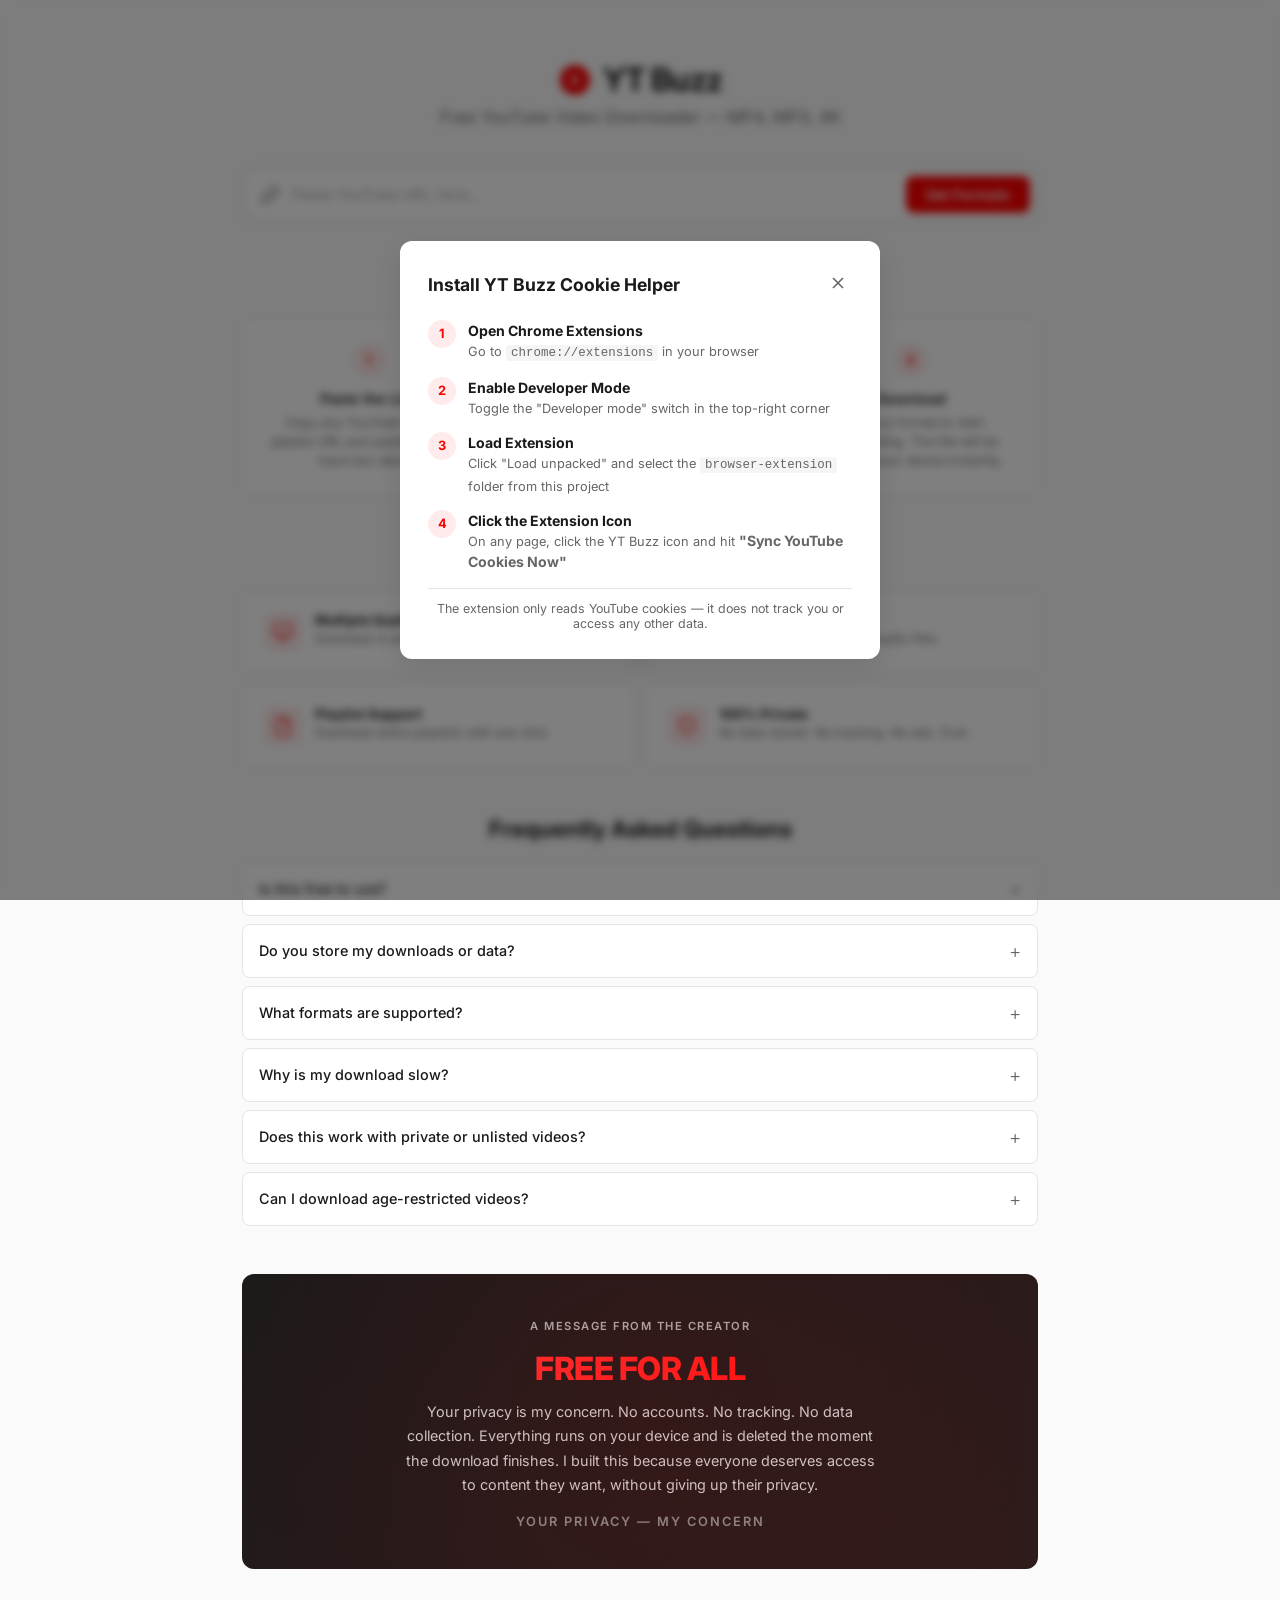
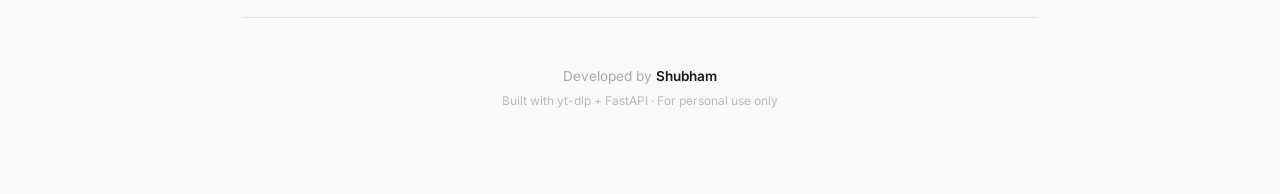
==== commit 775ddaf4: "Add Chrome extension for auto cookie extraction + extension install modal" ====
--- a/static/index.html
+++ b/static/index.html
@@ -8,21 +8,21 @@
     <meta name="keywords" content="yt downloader, youtube video downloader, yt video downloader, yt mp4 downloader, yt mp3 downloader, 4k downloader, yt buzz, youtube download, video download, youtube to mp4, youtube to mp3, download youtube video, yt video download" />
     <meta name="robots" content="index, follow, max-snippet:-1, max-image-preview:large, max-video-preview:-1" />
     <meta name="author" content="Shubham" />
-    <link rel="canonical" href="/" />
+    <link rel="canonical" href="https://yt-buzz.onrender.com/" />
     <meta name="google-site-verification" content="A9SJKSiygA1znU_rF6ciqkbSzFZ_Tui7QRmWKS1MZZ8" />
     <!-- Open Graph -->
     <meta property="og:type" content="website" />
     <meta property="og:title" content="YT Video Downloader — Download YouTube Videos in MP4, MP3, 4K" />
     <meta property="og:description" content="Free YouTube video downloader. Download in MP4, MP3, 4K, 1080p. No signup required. Paste a link and download instantly." />
-    <meta property="og:image" content="/static/og-image.png" />
-    <meta property="og:url" content="/" />
+    <meta property="og:image" content="https://yt-buzz.onrender.com/static/og-image.png" />
+    <meta property="og:url" content="https://yt-buzz.onrender.com/" />
     <meta property="og:site_name" content="YT Buzz" />
     <meta property="og:locale" content="en_US" />
     <!-- Twitter Card -->
     <meta name="twitter:card" content="summary_large_image" />
     <meta name="twitter:title" content="YT Video Downloader — Download YouTube Videos in MP4, MP3, 4K" />
     <meta name="twitter:description" content="Free YouTube video downloader. Download in MP4, MP3, 4K, 1080p. No signup required." />
-    <meta name="twitter:image" content="/static/og-image.png" />
+    <meta name="twitter:image" content="https://yt-buzz.onrender.com/static/og-image.png" />
     <link rel="icon" type="image/svg+xml" href="data:image/svg+xml,<svg xmlns='http://www.w3.org/2000/svg' viewBox='0 0 100 100'><rect width='100' height='100' rx='20' fill='%23FF0000'/><polygon points='38,22 78,50 38,78' fill='white'/></svg>">
     <link rel="stylesheet" href="/static/style.css">
     <link rel="preconnect" href="https://fonts.googleapis.com">
@@ -34,7 +34,7 @@
         "@context": "https://schema.org",
         "@type": "SoftwareApplication",
         "name": "YT Buzz — YouTube Video Downloader",
-        "url": "/",
+        "url": "https://yt-buzz.onrender.com/",
         "description": "Free YouTube video downloader. Download YouTube videos in MP4, MP3, 4K, 1080p, 720p. No signup required. Paste a link and download instantly.",
         "applicationCategory": "MultimediaApplication",
         "operatingSystem": "Web Browser",
@@ -64,7 +64,7 @@
         "@context": "https://schema.org",
         "@type": "WebSite",
         "name": "YT Buzz",
-        "url": "/",
+        "url": "https://yt-buzz.onrender.com/",
         "description": "Free YouTube video downloader — download videos in MP4, MP3, 4K",
         "potentialAction": {
             "@type": "SearchAction",
@@ -114,6 +114,52 @@
         <!-- Error Message -->
         <div id="errorMsg" class="error-msg" hidden></div>
 
+        <!-- Cookies / Extension Banner (for age-restricted videos) -->
+        <div id="cookiesBanner" class="cookies-banner" hidden>
+            <div class="cookies-content">
+                <svg width="20" height="20" viewBox="0 0 24 24" fill="none" stroke="currentColor" stroke-width="2"><circle cx="12" cy="12" r="10"/><line x1="12" y1="8" x2="12" y2="12"/><line x1="12" y1="16" x2="12.01" y2="16"/></svg>
+                <div class="cookies-text">
+                    <strong>Age-restricted video?</strong> Install the <strong>YT Buzz Cookie Helper</strong> extension to unlock it automatically — no manual uploads needed.
+                </div>
+            </div>
+            <div class="cookies-actions">
+                <label class="cookies-upload-btn" id="extensionInstallBtn">How to Install</label>
+                <label for="cookiesFile" class="cookies-upload-alt">Or upload cookies.txt manually</label>
+                <input type="file" id="cookiesFile" accept=".txt" hidden>
+            </div>
+        </div>
+
+        <!-- Extension Install Instructions Modal -->
+        <div id="extensionModal" class="extension-modal" hidden>
+            <div class="extension-modal-inner">
+                <div class="extension-modal-header">
+                    <h3>Install YT Buzz Cookie Helper</h3>
+                    <button id="closeModal" class="extension-modal-close">
+                        <svg viewBox="0 0 24 24" fill="none" stroke="currentColor" stroke-width="2"><line x1="18" y1="6" x2="6" y2="18"/><line x1="6" y1="6" x2="18" y2="18"/></svg>
+                    </button>
+                </div>
+                <div class="extension-steps">
+                    <div class="extension-step">
+                        <div class="extension-step-num">1</div>
+                        <div><strong>Open Chrome Extensions</strong><br><span class="extension-step-detail">Go to <code>chrome://extensions</code> in your browser</span></div>
+                    </div>
+                    <div class="extension-step">
+                        <div class="extension-step-num">2</div>
+                        <div><strong>Enable Developer Mode</strong><br><span class="extension-step-detail">Toggle the "Developer mode" switch in the top-right corner</span></div>
+                    </div>
+                    <div class="extension-step">
+                        <div class="extension-step-num">3</div>
+                        <div><strong>Load Extension</strong><br><span class="extension-step-detail">Click "Load unpacked" and select the <code>browser-extension</code> folder from this project</span></div>
+                    </div>
+                    <div class="extension-step">
+                        <div class="extension-step-num">4</div>
+                        <div><strong>Click the Extension Icon</strong><br><span class="extension-step-detail">On any page, click the YT Buzz icon and hit <strong>"Sync YouTube Cookies Now"</strong></span></div>
+                    </div>
+                </div>
+                <p class="extension-note">The extension only reads YouTube cookies — it does not track you or access any other data.</p>
+            </div>
+        </div>
+
         <!-- Skeleton Loading -->
         <div id="skeletonSection" class="skeleton-section" hidden>
             <div class="skeleton-card">
--- a/static/style.css
+++ b/static/style.css
@@ -176,6 +176,186 @@
     animation: fadeIn 0.3s ease;
 }
 
+/* ===== Cookies Banner ===== */
+.cookies-banner {
+    background: #FFF7ED;
+    border: 1px solid #FDBA74;
+    border-radius: var(--radius-sm);
+    padding: 14px 16px;
+    margin-bottom: 20px;
+    animation: fadeIn 0.3s ease;
+}
+
+.cookies-content {
+    display: flex;
+    align-items: flex-start;
+    gap: 10px;
+    font-size: 0.85rem;
+    color: #9A3412;
+    margin-bottom: 10px;
+}
+
+.cookies-content svg {
+    flex-shrink: 0;
+    color: #EA580C;
+    margin-top: 2px;
+}
+
+.cookies-text strong {
+    color: #7C2D12;
+}
+
+.cookies-actions {
+    display: flex;
+    align-items: center;
+    gap: 12px;
+    flex-wrap: wrap;
+}
+
+.cookies-upload-btn {
+    background: #EA580C;
+    color: white;
+    padding: 7px 16px;
+    border-radius: 6px;
+    font-size: 0.8rem;
+    font-weight: 600;
+    cursor: pointer;
+    transition: background var(--transition);
+    white-space: nowrap;
+}
+
+.cookies-upload-btn:hover {
+    background: #C2410C;
+}
+
+.cookies-upload-alt {
+    font-size: 0.78rem;
+    color: #B45309;
+    cursor: pointer;
+    text-decoration: underline;
+    text-decoration-style: dotted;
+}
+
+.cookies-upload-alt:hover {
+    color: #92400E;
+}
+
+/* ===== Extension Modal ===== */
+.extension-modal {
+    position: fixed;
+    top: 0;
+    left: 0;
+    right: 0;
+    bottom: 0;
+    background: rgba(0, 0, 0, 0.5);
+    backdrop-filter: blur(4px);
+    z-index: 2000;
+    display: flex;
+    align-items: center;
+    justify-content: center;
+    padding: 20px;
+    animation: fadeIn 0.2s ease;
+}
+
+.extension-modal-inner {
+    background: var(--surface);
+    border-radius: var(--radius);
+    padding: 28px;
+    max-width: 480px;
+    width: 100%;
+    box-shadow: var(--shadow-lg);
+    animation: modalIn 0.3s ease;
+}
+
+.extension-modal-header {
+    display: flex;
+    align-items: center;
+    justify-content: space-between;
+    margin-bottom: 20px;
+}
+
+.extension-modal-header h3 {
+    font-size: 1.1rem;
+    font-weight: 700;
+}
+
+.extension-modal-close {
+    background: none;
+    border: none;
+    cursor: pointer;
+    padding: 4px;
+    color: var(--text-secondary);
+    border-radius: 4px;
+    transition: all var(--transition);
+}
+
+.extension-modal-close:hover {
+    background: var(--surface-hover);
+    color: var(--text);
+}
+
+.extension-modal-close svg {
+    width: 20px;
+    height: 20px;
+}
+
+.extension-steps {
+    display: flex;
+    flex-direction: column;
+    gap: 14px;
+    margin-bottom: 16px;
+}
+
+.extension-step {
+    display: flex;
+    align-items: flex-start;
+    gap: 12px;
+}
+
+.extension-step-num {
+    width: 28px;
+    height: 28px;
+    background: var(--primary-light);
+    color: var(--primary);
+    border-radius: 50%;
+    display: flex;
+    align-items: center;
+    justify-content: center;
+    font-size: 0.8rem;
+    font-weight: 700;
+    flex-shrink: 0;
+}
+
+.extension-step strong {
+    font-size: 0.88rem;
+}
+
+.extension-step-detail {
+    font-size: 0.8rem;
+    color: var(--text-secondary);
+    line-height: 1.5;
+}
+
+.extension-step-detail code {
+    background: var(--surface-hover);
+    padding: 1px 5px;
+    border-radius: 3px;
+    font-size: 0.78rem;
+}
+
+.extension-note {
+    font-size: 0.78rem;
+    color: var(--text-secondary);
+    text-align: center;
+    padding-top: 12px;
+    border-top: 1px solid var(--border);
+}
+
+@keyframes modalIn {
+    from { opacity: 0; transform: scale(0.95) translateY(8px); }
+    to { opacity: 1; transform: scale(1) translateY(0); }
+}
+
 /* ===== Skeleton Loading ===== */
 .skeleton-section {
     animation: fadeIn 0.3s ease;
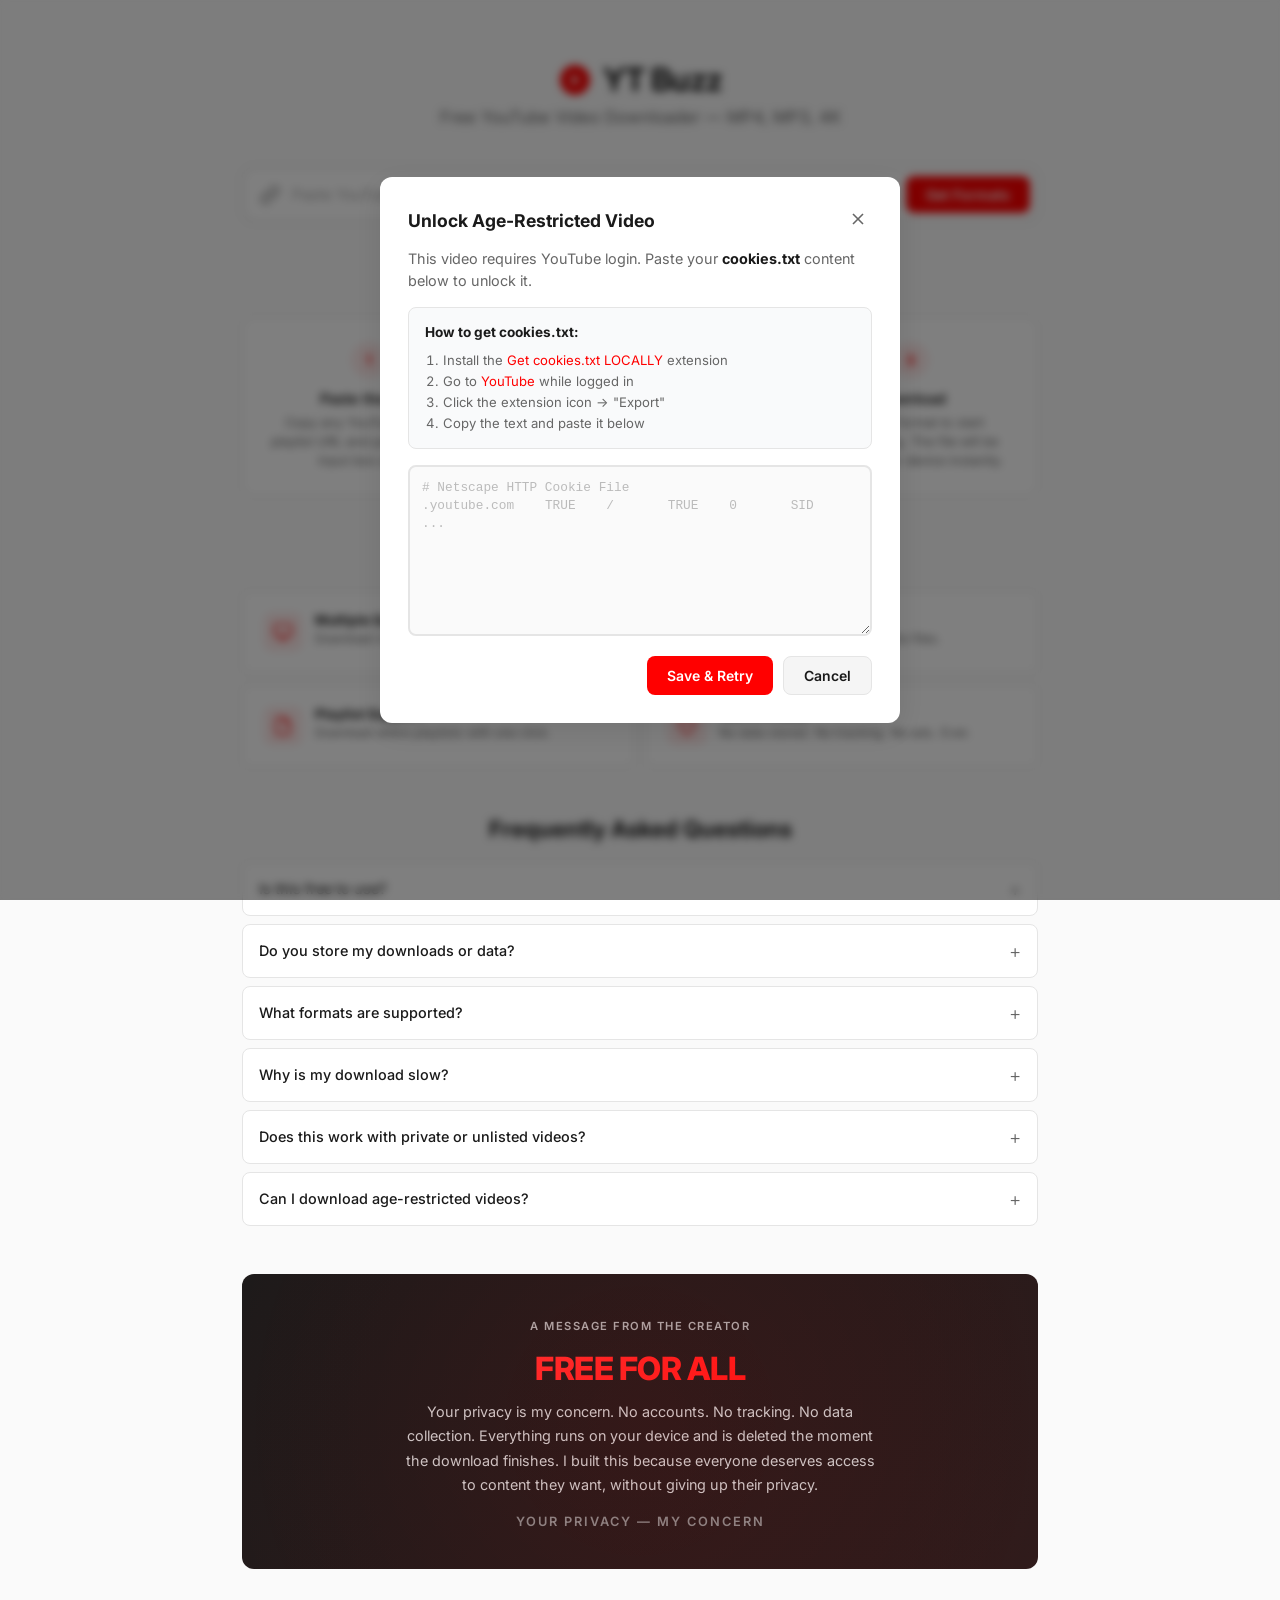
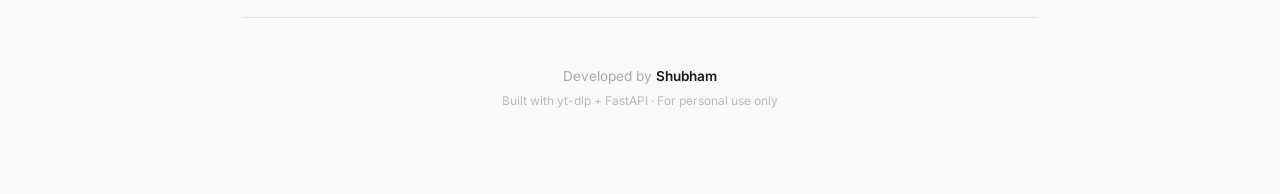
==== commit 5d82c439: "Replace browser extension with in-site paste-cookies modal for seamless UX" ====
--- a/static/index.html
+++ b/static/index.html
@@ -114,49 +114,31 @@
         <!-- Error Message -->
         <div id="errorMsg" class="error-msg" hidden></div>
 
-        <!-- Cookies / Extension Banner (for age-restricted videos) -->
-        <div id="cookiesBanner" class="cookies-banner" hidden>
-            <div class="cookies-content">
-                <svg width="20" height="20" viewBox="0 0 24 24" fill="none" stroke="currentColor" stroke-width="2"><circle cx="12" cy="12" r="10"/><line x1="12" y1="8" x2="12" y2="12"/><line x1="12" y1="16" x2="12.01" y2="16"/></svg>
-                <div class="cookies-text">
-                    <strong>Age-restricted video?</strong> Install the <strong>YT Buzz Cookie Helper</strong> extension to unlock it automatically — no manual uploads needed.
-                </div>
-            </div>
-            <div class="cookies-actions">
-                <label class="cookies-upload-btn" id="extensionInstallBtn">How to Install</label>
-                <label for="cookiesFile" class="cookies-upload-alt">Or upload cookies.txt manually</label>
-                <input type="file" id="cookiesFile" accept=".txt" hidden>
-            </div>
-        </div>
-
-        <!-- Extension Install Instructions Modal -->
-        <div id="extensionModal" class="extension-modal" hidden>
-            <div class="extension-modal-inner">
-                <div class="extension-modal-header">
-                    <h3>Install YT Buzz Cookie Helper</h3>
-                    <button id="closeModal" class="extension-modal-close">
+        <!-- Paste Cookies Modal (for age-restricted videos) -->
+        <div id="cookiesModal" class="cookies-modal" hidden>
+            <div class="cookies-modal-inner">
+                <div class="cookies-modal-header">
+                    <h3>Unlock Age-Restricted Video</h3>
+                    <button id="closeCookiesModal" class="cookies-modal-close">
                         <svg viewBox="0 0 24 24" fill="none" stroke="currentColor" stroke-width="2"><line x1="18" y1="6" x2="6" y2="18"/><line x1="6" y1="6" x2="18" y2="18"/></svg>
                     </button>
                 </div>
-                <div class="extension-steps">
-                    <div class="extension-step">
-                        <div class="extension-step-num">1</div>
-                        <div><strong>Open Chrome Extensions</strong><br><span class="extension-step-detail">Go to <code>chrome://extensions</code> in your browser</span></div>
-                    </div>
-                    <div class="extension-step">
-                        <div class="extension-step-num">2</div>
-                        <div><strong>Enable Developer Mode</strong><br><span class="extension-step-detail">Toggle the "Developer mode" switch in the top-right corner</span></div>
-                    </div>
-                    <div class="extension-step">
-                        <div class="extension-step-num">3</div>
-                        <div><strong>Load Extension</strong><br><span class="extension-step-detail">Click "Load unpacked" and select the <code>browser-extension</code> folder from this project</span></div>
-                    </div>
-                    <div class="extension-step">
-                        <div class="extension-step-num">4</div>
-                        <div><strong>Click the Extension Icon</strong><br><span class="extension-step-detail">On any page, click the YT Buzz icon and hit <strong>"Sync YouTube Cookies Now"</strong></span></div>
-                    </div>
-                </div>
-                <p class="extension-note">The extension only reads YouTube cookies — it does not track you or access any other data.</p>
+                <p class="cookies-modal-desc">This video requires YouTube login. Paste your <strong>cookies.txt</strong> content below to unlock it.</p>
+                <div class="cookies-modal-howto">
+                    <strong>How to get cookies.txt:</strong>
+                    <ol>
+                        <li>Install the <a href="https://chrome.google.com/webstore/detail/get-cookiestxt-locally/cclelndahbckbenkjhflpdbgdldlbecc" target="blank">Get cookies.txt LOCALLY</a> extension</li>
+                        <li>Go to <a href="https://youtube.com" target="blank">YouTube</a> while logged in</li>
+                        <li>Click the extension icon &rarr; "Export"</li>
+                        <li>Copy the text and paste it below</li>
+                    </ol>
+                </div>
+                <textarea id="cookiesTextarea" class="cookies-textarea" placeholder="# Netscape HTTP Cookie File
+.youtube.com	TRUE	/	TRUE	0	SID	..." rows="8"></textarea>
+                <div class="cookies-modal-actions">
+                    <button id="saveCookiesBtn" class="btn btn-primary">Save &amp; Retry</button>
+                    <button id="cancelCookiesBtn" class="btn btn-secondary">Cancel</button>
+                </div>
             </div>
         </div>
 
--- a/static/style.css
+++ b/static/style.css
@@ -176,72 +176,8 @@
     animation: fadeIn 0.3s ease;
 }
 
-/* ===== Cookies Banner ===== */
-.cookies-banner {
-    background: #FFF7ED;
-    border: 1px solid #FDBA74;
-    border-radius: var(--radius-sm);
-    padding: 14px 16px;
-    margin-bottom: 20px;
-    animation: fadeIn 0.3s ease;
-}
-
-.cookies-content {
-    display: flex;
-    align-items: flex-start;
-    gap: 10px;
-    font-size: 0.85rem;
-    color: #9A3412;
-    margin-bottom: 10px;
-}
-
-.cookies-content svg {
-    flex-shrink: 0;
-    color: #EA580C;
-    margin-top: 2px;
-}
-
-.cookies-text strong {
-    color: #7C2D12;
-}
-
-.cookies-actions {
-    display: flex;
-    align-items: center;
-    gap: 12px;
-    flex-wrap: wrap;
-}
-
-.cookies-upload-btn {
-    background: #EA580C;
-    color: white;
-    padding: 7px 16px;
-    border-radius: 6px;
-    font-size: 0.8rem;
-    font-weight: 600;
-    cursor: pointer;
-    transition: background var(--transition);
-    white-space: nowrap;
-}
-
-.cookies-upload-btn:hover {
-    background: #C2410C;
-}
-
-.cookies-upload-alt {
-    font-size: 0.78rem;
-    color: #B45309;
-    cursor: pointer;
-    text-decoration: underline;
-    text-decoration-style: dotted;
-}
-
-.cookies-upload-alt:hover {
-    color: #92400E;
-}
-
-/* ===== Extension Modal ===== */
-.extension-modal {
+/* ===== Cookies Paste Modal ===== */
+.cookies-modal {
     position: fixed;
     top: 0;
     left: 0;
@@ -257,29 +193,29 @@
     animation: fadeIn 0.2s ease;
 }
 
-.extension-modal-inner {
+.cookies-modal-inner {
     background: var(--surface);
     border-radius: var(--radius);
     padding: 28px;
-    max-width: 480px;
+    max-width: 520px;
     width: 100%;
     box-shadow: var(--shadow-lg);
     animation: modalIn 0.3s ease;
 }
 
-.extension-modal-header {
+.cookies-modal-header {
     display: flex;
     align-items: center;
     justify-content: space-between;
-    margin-bottom: 20px;
-}
-
-.extension-modal-header h3 {
+    margin-bottom: 12px;
+}
+
+.cookies-modal-header h3 {
     font-size: 1.1rem;
     font-weight: 700;
 }
 
-.extension-modal-close {
+.cookies-modal-close {
     background: none;
     border: none;
     cursor: pointer;
@@ -289,66 +225,97 @@
     transition: all var(--transition);
 }
 
-.extension-modal-close:hover {
+.cookies-modal-close:hover {
     background: var(--surface-hover);
     color: var(--text);
 }
 
-.extension-modal-close svg {
+.cookies-modal-close svg {
     width: 20px;
     height: 20px;
 }
 
-.extension-steps {
-    display: flex;
-    flex-direction: column;
-    gap: 14px;
-    margin-bottom: 16px;
-}
-
-.extension-step {
-    display: flex;
-    align-items: flex-start;
-    gap: 12px;
-}
-
-.extension-step-num {
-    width: 28px;
-    height: 28px;
-    background: var(--primary-light);
-    color: var(--primary);
-    border-radius: 50%;
-    display: flex;
-    align-items: center;
-    justify-content: center;
-    font-size: 0.8rem;
-    font-weight: 700;
-    flex-shrink: 0;
-}
-
-.extension-step strong {
-    font-size: 0.88rem;
-}
-
-.extension-step-detail {
-    font-size: 0.8rem;
+.cookies-modal-desc {
+    font-size: 0.9rem;
     color: var(--text-secondary);
     line-height: 1.5;
-}
-
-.extension-step-detail code {
+    margin-bottom: 16px;
+}
+
+.cookies-modal-desc strong {
+    color: var(--text);
+}
+
+.cookies-modal-howto {
+    background: #F9FAFB;
+    border: 1px solid var(--border);
+    border-radius: var(--radius-sm);
+    padding: 14px 16px;
+    margin-bottom: 16px;
+    font-size: 0.82rem;
+    color: var(--text-secondary);
+    line-height: 1.6;
+}
+
+.cookies-modal-howto strong {
+    color: var(--text);
+    font-size: 0.85rem;
+}
+
+.cookies-modal-howto ol {
+    margin-top: 6px;
+    padding-left: 18px;
+}
+
+.cookies-modal-howto a {
+    color: var(--primary);
+    text-decoration: none;
+}
+
+.cookies-modal-howto a:hover {
+    text-decoration: underline;
+}
+
+.cookies-textarea {
+    width: 100%;
+    font-family: 'Courier New', monospace;
+    font-size: 0.8rem;
+    line-height: 1.4;
+    padding: 12px;
+    border: 2px solid var(--border);
+    border-radius: var(--radius-sm);
+    background: #FAFAFA;
+    color: var(--text);
+    resize: vertical;
+    margin-bottom: 16px;
+    transition: border-color var(--transition);
+}
+
+.cookies-textarea:focus {
+    outline: none;
+    border-color: var(--primary);
+    box-shadow: 0 0 0 3px var(--primary-light);
+}
+
+.cookies-textarea::placeholder {
+    color: #bbb;
+}
+
+.cookies-modal-actions {
+    display: flex;
+    gap: 10px;
+    justify-content: flex-end;
+}
+
+.btn-secondary {
     background: var(--surface-hover);
-    padding: 1px 5px;
-    border-radius: 3px;
-    font-size: 0.78rem;
-}
-
-.extension-note {
-    font-size: 0.78rem;
-    color: var(--text-secondary);
-    text-align: center;
-    padding-top: 12px;
-    border-top: 1px solid var(--border);
+    color: var(--text);
+    border: 1px solid var(--border);
+    padding: 10px 20px;
+}
+
+.btn-secondary:hover {
+    background: var(--border);
 }
 
 @keyframes modalIn {
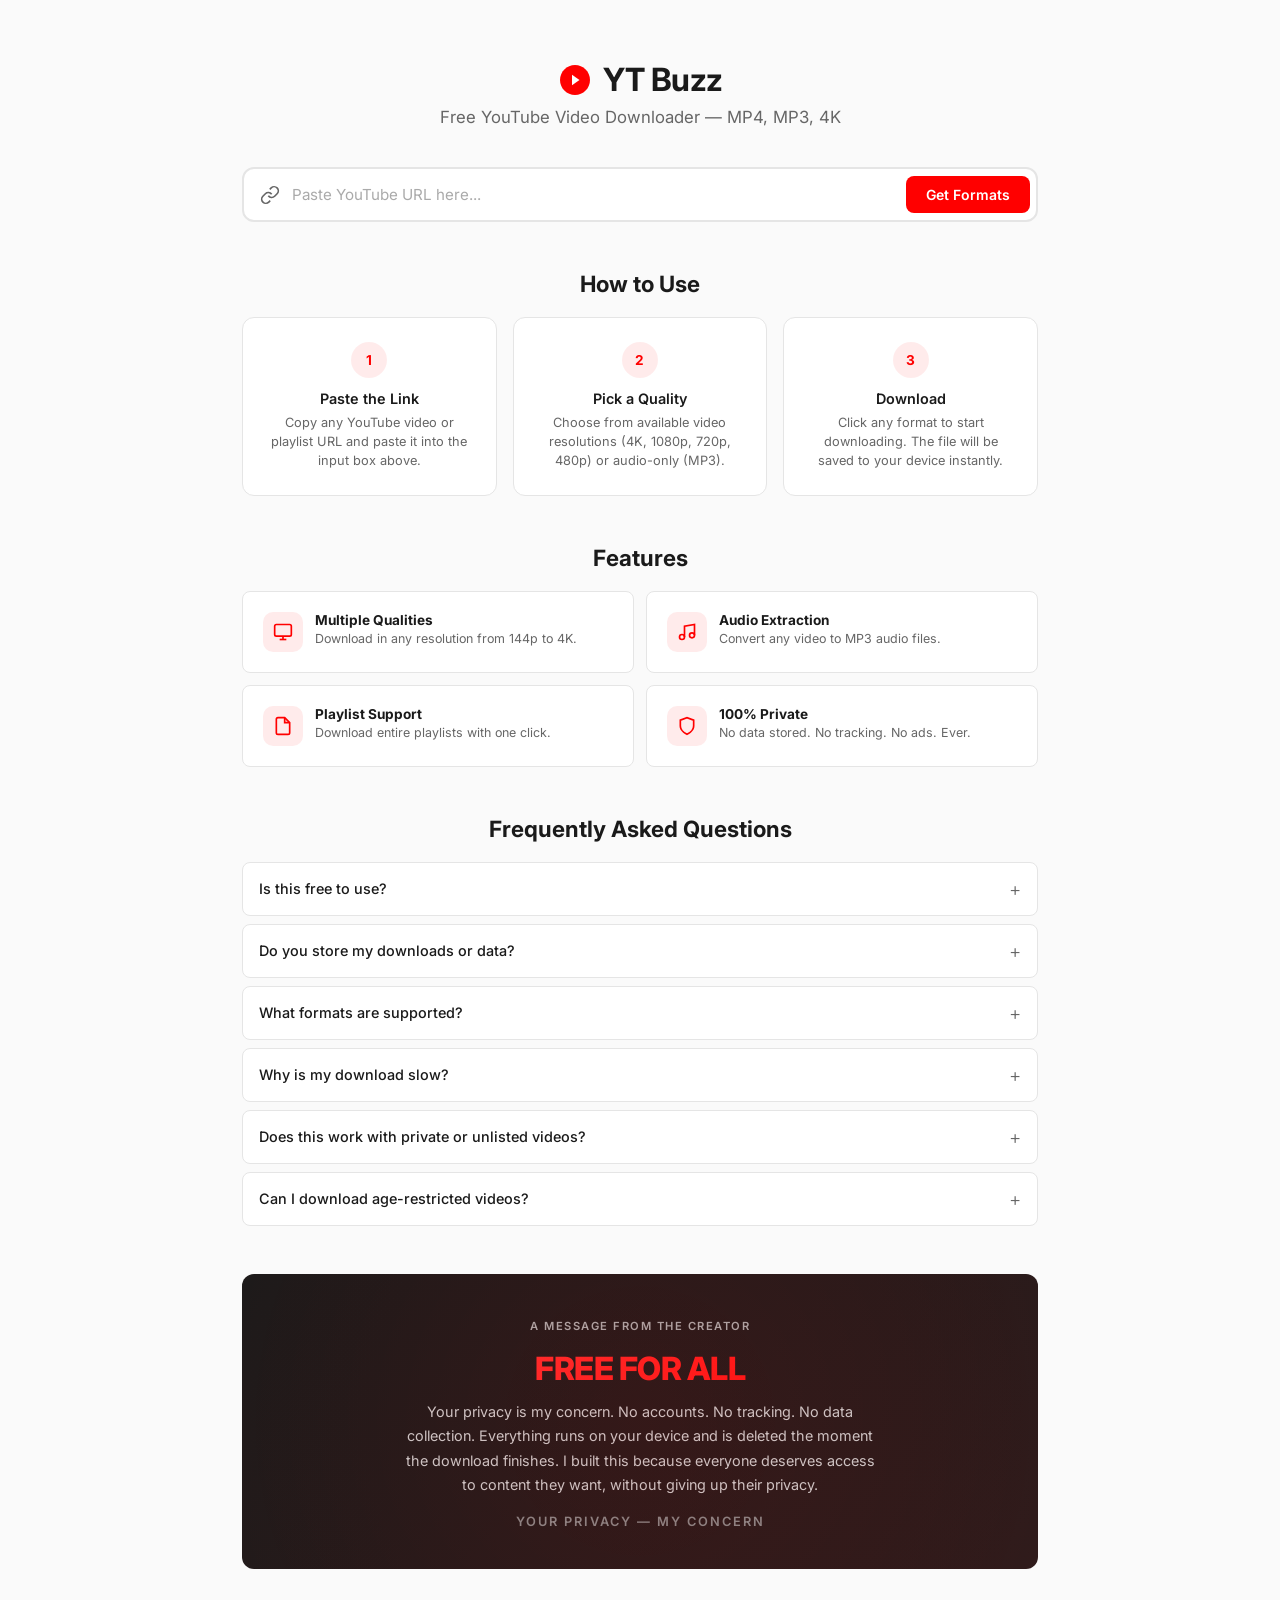
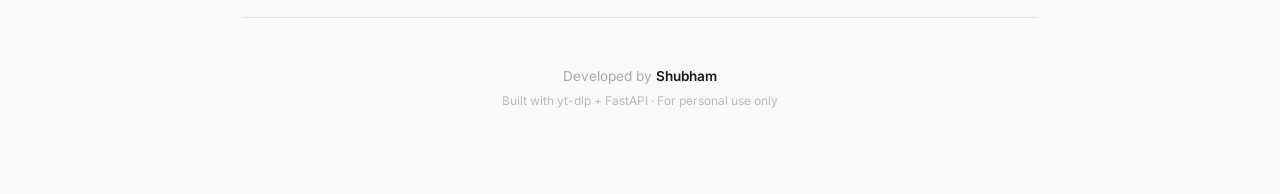
==== commit 611e2196: "Remove all cookie paste/upload/extension UI - clean age-restricted error only" ====
--- a/static/index.html
+++ b/static/index.html
@@ -114,34 +114,6 @@
         <!-- Error Message -->
         <div id="errorMsg" class="error-msg" hidden></div>
 
-        <!-- Paste Cookies Modal (for age-restricted videos) -->
-        <div id="cookiesModal" class="cookies-modal" hidden>
-            <div class="cookies-modal-inner">
-                <div class="cookies-modal-header">
-                    <h3>Unlock Age-Restricted Video</h3>
-                    <button id="closeCookiesModal" class="cookies-modal-close">
-                        <svg viewBox="0 0 24 24" fill="none" stroke="currentColor" stroke-width="2"><line x1="18" y1="6" x2="6" y2="18"/><line x1="6" y1="6" x2="18" y2="18"/></svg>
-                    </button>
-                </div>
-                <p class="cookies-modal-desc">This video requires YouTube login. Paste your <strong>cookies.txt</strong> content below to unlock it.</p>
-                <div class="cookies-modal-howto">
-                    <strong>How to get cookies.txt:</strong>
-                    <ol>
-                        <li>Install the <a href="https://chrome.google.com/webstore/detail/get-cookiestxt-locally/cclelndahbckbenkjhflpdbgdldlbecc" target="blank">Get cookies.txt LOCALLY</a> extension</li>
-                        <li>Go to <a href="https://youtube.com" target="blank">YouTube</a> while logged in</li>
-                        <li>Click the extension icon &rarr; "Export"</li>
-                        <li>Copy the text and paste it below</li>
-                    </ol>
-                </div>
-                <textarea id="cookiesTextarea" class="cookies-textarea" placeholder="# Netscape HTTP Cookie File
-.youtube.com	TRUE	/	TRUE	0	SID	..." rows="8"></textarea>
-                <div class="cookies-modal-actions">
-                    <button id="saveCookiesBtn" class="btn btn-primary">Save &amp; Retry</button>
-                    <button id="cancelCookiesBtn" class="btn btn-secondary">Cancel</button>
-                </div>
-            </div>
-        </div>
-
         <!-- Skeleton Loading -->
         <div id="skeletonSection" class="skeleton-section" hidden>
             <div class="skeleton-card">
--- a/static/style.css
+++ b/static/style.css
@@ -176,153 +176,6 @@
     animation: fadeIn 0.3s ease;
 }
 
-/* ===== Cookies Paste Modal ===== */
-.cookies-modal {
-    position: fixed;
-    top: 0;
-    left: 0;
-    right: 0;
-    bottom: 0;
-    background: rgba(0, 0, 0, 0.5);
-    backdrop-filter: blur(4px);
-    z-index: 2000;
-    display: flex;
-    align-items: center;
-    justify-content: center;
-    padding: 20px;
-    animation: fadeIn 0.2s ease;
-}
-
-.cookies-modal-inner {
-    background: var(--surface);
-    border-radius: var(--radius);
-    padding: 28px;
-    max-width: 520px;
-    width: 100%;
-    box-shadow: var(--shadow-lg);
-    animation: modalIn 0.3s ease;
-}
-
-.cookies-modal-header {
-    display: flex;
-    align-items: center;
-    justify-content: space-between;
-    margin-bottom: 12px;
-}
-
-.cookies-modal-header h3 {
-    font-size: 1.1rem;
-    font-weight: 700;
-}
-
-.cookies-modal-close {
-    background: none;
-    border: none;
-    cursor: pointer;
-    padding: 4px;
-    color: var(--text-secondary);
-    border-radius: 4px;
-    transition: all var(--transition);
-}
-
-.cookies-modal-close:hover {
-    background: var(--surface-hover);
-    color: var(--text);
-}
-
-.cookies-modal-close svg {
-    width: 20px;
-    height: 20px;
-}
-
-.cookies-modal-desc {
-    font-size: 0.9rem;
-    color: var(--text-secondary);
-    line-height: 1.5;
-    margin-bottom: 16px;
-}
-
-.cookies-modal-desc strong {
-    color: var(--text);
-}
-
-.cookies-modal-howto {
-    background: #F9FAFB;
-    border: 1px solid var(--border);
-    border-radius: var(--radius-sm);
-    padding: 14px 16px;
-    margin-bottom: 16px;
-    font-size: 0.82rem;
-    color: var(--text-secondary);
-    line-height: 1.6;
-}
-
-.cookies-modal-howto strong {
-    color: var(--text);
-    font-size: 0.85rem;
-}
-
-.cookies-modal-howto ol {
-    margin-top: 6px;
-    padding-left: 18px;
-}
-
-.cookies-modal-howto a {
-    color: var(--primary);
-    text-decoration: none;
-}
-
-.cookies-modal-howto a:hover {
-    text-decoration: underline;
-}
-
-.cookies-textarea {
-    width: 100%;
-    font-family: 'Courier New', monospace;
-    font-size: 0.8rem;
-    line-height: 1.4;
-    padding: 12px;
-    border: 2px solid var(--border);
-    border-radius: var(--radius-sm);
-    background: #FAFAFA;
-    color: var(--text);
-    resize: vertical;
-    margin-bottom: 16px;
-    transition: border-color var(--transition);
-}
-
-.cookies-textarea:focus {
-    outline: none;
-    border-color: var(--primary);
-    box-shadow: 0 0 0 3px var(--primary-light);
-}
-
-.cookies-textarea::placeholder {
-    color: #bbb;
-}
-
-.cookies-modal-actions {
-    display: flex;
-    gap: 10px;
-    justify-content: flex-end;
-}
-
-.btn-secondary {
-    background: var(--surface-hover);
-    color: var(--text);
-    border: 1px solid var(--border);
-    padding: 10px 20px;
-}
-
-.btn-secondary:hover {
-    background: var(--border);
-}
-
-@keyframes modalIn {
-    from { opacity: 0; transform: scale(0.95) translateY(8px); }
-    to { opacity: 1; transform: scale(1) translateY(0); }
-}
-
 /* ===== Skeleton Loading ===== */
 .skeleton-section {
     animation: fadeIn 0.3s ease;
